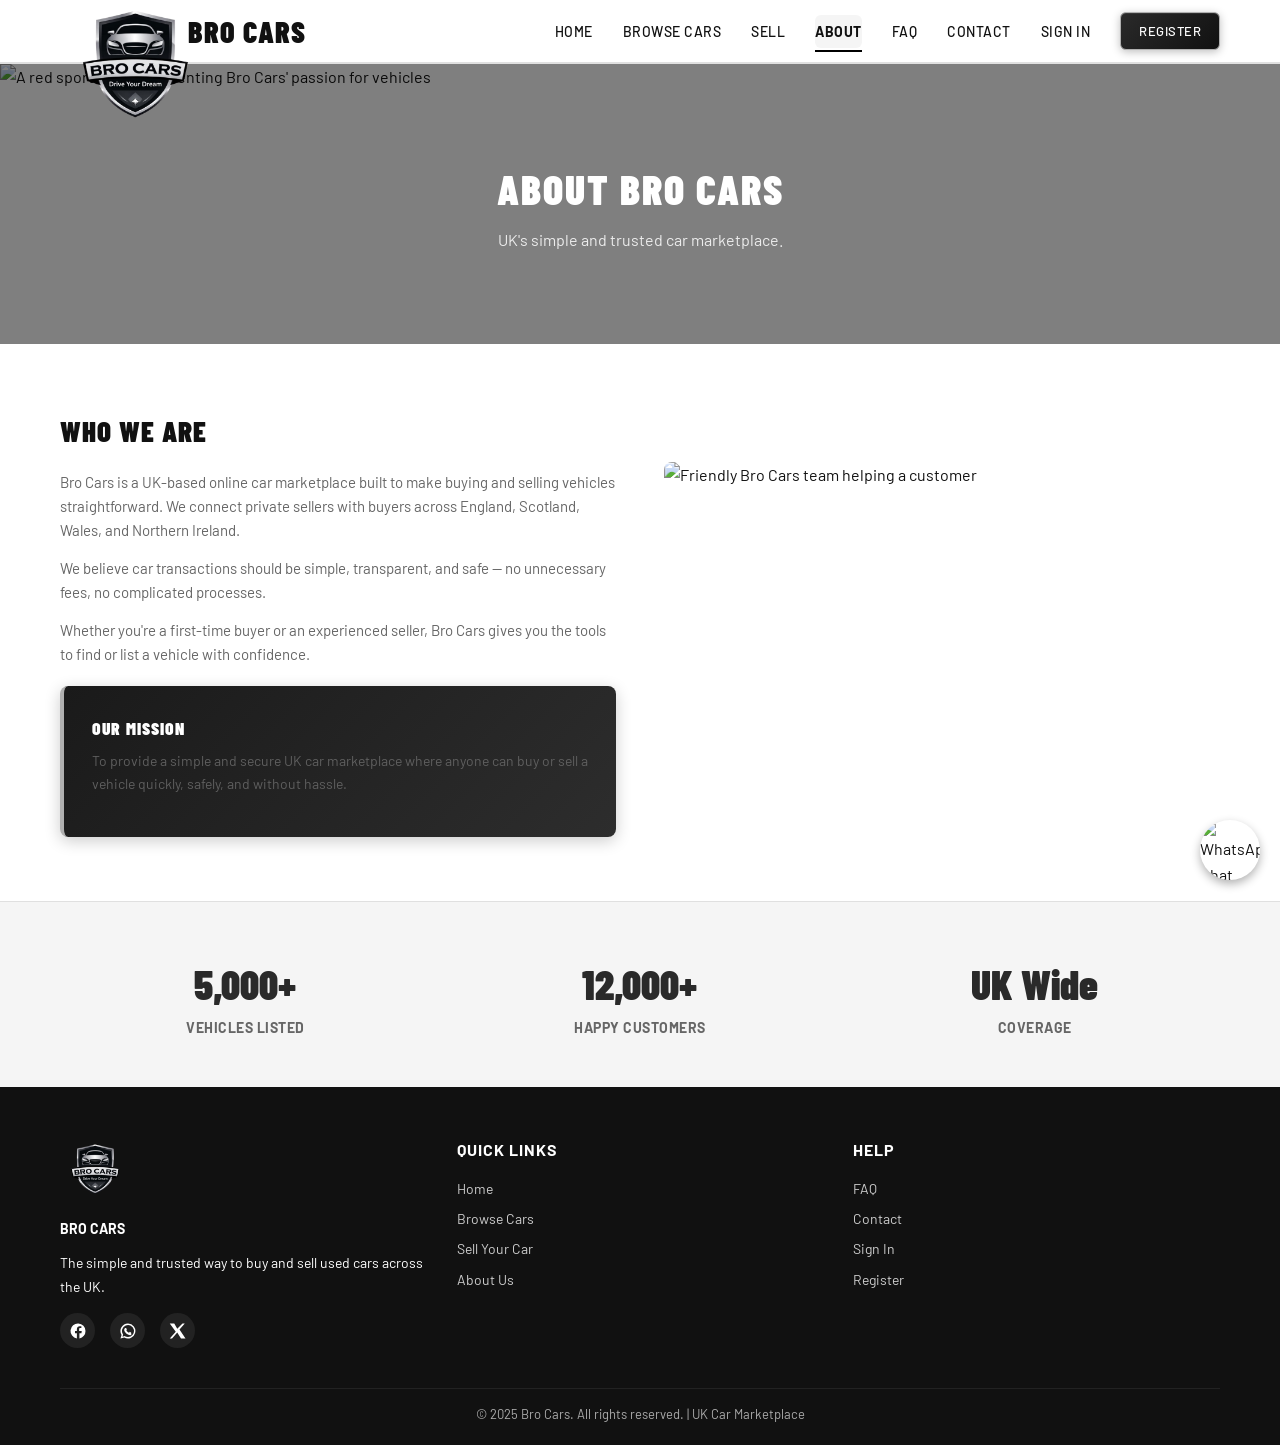
==== about.html @ 844549fd "Add files via upload" ====
<!DOCTYPE html>
<html lang="en">
<head>
  <meta charset="UTF-8" />
  <meta name="viewport" content="width=device-width, initial-scale=1.0" />

  <!-- Primary SEO -->
  <title>About Bro Cars | Trusted UK Car Sales Marketplace</title>
  <meta name="description" content="Learn about Bro Cars, a trusted UK car sales marketplace helping customers buy and sell used cars quickly and securely across the United Kingdom." />
  <meta name="keywords" content="UK car sales, buy cars UK, sell cars UK, used cars UK, car marketplace UK, Bro Cars UK" />
  <meta name="author" content="Bro Cars UK" />
  <meta name="robots" content="index, follow" />
  <link rel="canonical" href="https://www.brocars.co.uk/about.html" />

  <!-- Open Graph (Social Media SEO) -->
  <meta property="og:title" content="About Bro Cars | UK Online Car Marketplace" />
  <meta property="og:description" content="Bro Cars is a UK-based online platform connecting buyers and sellers across the United Kingdom." />
  <meta property="og:type" content="website" />
  <meta property="og:url" content="https://www.brocars.co.uk/about.html" />
  <meta property="og:image" content="https://www.brocars.co.uk/images/cover.jpg" />

  <!-- Twitter Card -->
  <meta name="twitter:card" content="summary_large_image" />
  <meta name="twitter:title" content="About Bro Cars UK" />
  <meta name="twitter:description" content="Trusted UK car marketplace to buy and sell used cars easily." />

  <!-- Favicon -->
  <link rel="icon" type="image/png" href="favicon.png">

  <!-- Styles -->
  <link rel="stylesheet" href="style.css" />
</head>
<body>

<!-- NAVBAR -->
<nav class="navbar" role="navigation" aria-label="Main navigation">
  <div class="nav-inner">
   <a href="index.html" class="nav-logo" aria-label="Bro Cars Home" >
  <img src="logo.png" alt="Bro Cars UK Car Sales Logo" style="height: 150px ; width: auto; margin-top: 32%;">
  <span class="logo-text" style="margin-left: -30px; font-size: 30px;">BRO <span class="highlight" style="font-size: 30px;">CARS</span></span>
</a>
    <button class="hamburger" id="hamburger" aria-label="Toggle menu" aria-expanded="false">
      <span></span><span></span><span></span>
    </button>
    <ul class="nav-links" id="navLinks" role="list">
      <li><a href="index.html">Home</a></li>
      <li><a href="ads.html">Browse Cars</a></li>
      <li><a href="sell.html">Sell</a></li>
      <li><a href="about.html"class="active">About</a></li>
      <li><a href="faq.html">FAQ</a></li>
      <li><a href="contact.html">Contact</a></li>
      <li><a href="signin.html">Sign In</a></li>
      <li><a href="register.html" class="btn btn-red">Register</a></li>
    </ul>
  </div>
</nav>

<!-- PAGE COVER -->
<div class="page-cover">
  <img src="https://images.unsplash.com/photo-1503376780353-7e6692767b70?w=1400&q=70&auto=format&fit=crop" alt="A red sports car representing Bro Cars' passion for vehicles" loading="eager" />
  <div class="page-cover-content">
    <h1>About Bro Cars</h1>
    <p>UK's simple and trusted car marketplace.</p>
  </div>
</div>

<!-- ABOUT CONTENT -->
<section class="section">
  <div class="container">
    <div class="about-content">
      <div class="about-text">
        <h2>Who We Are</h2>
        <p>Bro Cars is a UK-based online car marketplace built to make buying and selling vehicles straightforward. We connect private sellers with buyers across England, Scotland, Wales, and Northern Ireland.</p>
        <p>We believe car transactions should be simple, transparent, and safe — no unnecessary fees, no complicated processes.</p>
        <p>Whether you're a first-time buyer or an experienced seller, Bro Cars gives you the tools to find or list a vehicle with confidence.</p>

        <div class="mission-box">
          <h3>Our Mission</h3>
          <p>To provide a simple and secure UK car marketplace where anyone can buy or sell a vehicle quickly, safely, and without hassle.</p>
        </div>
      </div>
      <div class="about-img">
        <img src="https://images.unsplash.com/photo-1580273916550-e323be2ae537?w=800&q=75&auto=format&fit=crop" alt="Friendly Bro Cars team helping a customer" loading="lazy" />
      </div>
    </div>
  </div>
</section>

<!-- STATS STRIP -->
<div style="background:var(--gray-light);padding:48px 0;border-top:1px solid var(--gray)">
  <div class="container">
    <div style="display:grid;grid-template-columns:repeat(3,1fr);gap:24px;text-align:center">
      <div>
        <div style="font-family:'Barlow Condensed',sans-serif;font-size:2.6rem;font-weight:900;color:var(--red)">5,000+</div>
        <div style="font-size:14px;color:var(--gray-text);text-transform:uppercase;font-weight:700;letter-spacing:0.5px">Vehicles Listed</div>
      </div>
      <div>
        <div style="font-family:'Barlow Condensed',sans-serif;font-size:2.6rem;font-weight:900;color:var(--red)">12,000+</div>
        <div style="font-size:14px;color:var(--gray-text);text-transform:uppercase;font-weight:700;letter-spacing:0.5px">Happy Customers</div>
      </div>
      <div>
        <div style="font-family:'Barlow Condensed',sans-serif;font-size:2.6rem;font-weight:900;color:var(--red)">UK Wide</div>
        <div style="font-size:14px;color:var(--gray-text);text-transform:uppercase;font-weight:700;letter-spacing:0.5px">Coverage</div>
      </div>
    </div>
  </div>
</div>

<!-- FOOTER -->
<footer class="footer">
  <div class="container">
    <div class="footer-grid">

      <div class="footer-brand">
        <img src="logo.png" alt="Bro Cars UK Car Sales Logo">
        <p class="brand-name">BRO CARS</p>
        <p>The simple and trusted way to buy and sell used cars across the UK.</p>

        <!-- Social Icons -->
        <div class="social-icons">
          <a href="#" aria-label="Facebook">
            <!-- Facebook SVG -->
            <svg viewBox="0 0 24 24">
              <path d="M22 12a10 10 0 10-11.5 9.9v-7H8v-3h2.5V9.5c0-2.5 1.5-4 3.8-4 1.1 0 2.2.2 2.2.2v2.4h-1.3c-1.3 0-1.7.8-1.7 1.6V12H17l-.4 3h-2.7v7A10 10 0 0022 12z"/>
            </svg>
          </a>

          <a href="#" aria-label="WhatsApp">
            <!-- WhatsApp SVG -->
            <svg viewBox="0 0 24 24">
              <path d="M12 2a10 10 0 00-8.6 15.2L2 22l4.9-1.3A10 10 0 1012 2zm0 18a8 8 0 01-4.1-1.1l-.3-.2-2.9.8.8-2.8-.2-.3A8 8 0 1112 20zm4.2-6.1c-.2-.1-1.3-.6-1.5-.7s-.3-.1-.4.1-.6.7-.7.8-.2.2-.4.1a6.6 6.6 0 01-1.9-1.2 7.4 7.4 0 01-1.4-1.7c-.1-.2 0-.3.1-.4l.3-.3.1-.3c.1-.1 0-.2 0-.3l-.7-1.6c-.2-.4-.4-.3-.6-.3h-.5a1 1 0 00-.7.3 3 3 0 00-1 2.2 5.2 5.2 0 001.1 2.7 11.8 11.8 0 004.6 3.8 5.4 5.4 0 002.4.5 2 2 0 001.5-.9 1.6 1.6 0 00.1-1c-.1-.1-.2-.1-.4-.2z"/>
            </svg>
          </a>

          <a href="#" aria-label="X">
            <!-- X SVG -->
            <svg viewBox="0 0 24 24">
              <path d="M18 2h3l-7 8 8 12h-6l-5-8-7 8H1l8-9L1 2h6l4 7 7-7z"/>
            </svg>
          </a>
        </div>
      </div>

      <div class="footer-col">
        <h4>Quick Links</h4>
        <a href="index.html">Home</a>
        <a href="ads.html">Browse Cars</a>
        <a href="sell.html">Sell Your Car</a>
        <a href="about.html">About Us</a>
      </div>

      <div class="footer-col">
        <h4>Help</h4>
        <a href="faq.html">FAQ</a>
        <a href="contact.html">Contact</a>
        <a href="signin.html">Sign In</a>
        <a href="register.html">Register</a>
      </div>

    </div>

    <div class="footer-bottom">
      <p>&copy; 2025 Bro Cars. All rights reserved. | UK Car Marketplace</p>
    </div>
  </div>
</footer>
<a href="https://wa.me/+94769988123" 
   class="whatsapp-float" 
   target="_blank" 
   aria-label="Chat on WhatsApp">
   <img src="https://cdn-icons-png.flaticon.com/512/733/733585.png" 
        alt="WhatsApp Chat">
</a>

<script src="script.js"></script>
</body>
</html>
---- style.css ----
/* ============================================
   BRO CARS - Main Stylesheet
   ============================================ */

@import url('https://fonts.googleapis.com/css2?family=Barlow:wght@400;500;600;700;900&family=Barlow+Condensed:wght@700;900&display=swap');

:root {
  --red: #2a2a2a;           /* Primary accent → dark charcoal (logo black) */
  --red-dark: #111111;      /* Hover state → deep black */
  --black: #111111;
  --white: #ffffff;
  --gray-light: #f5f5f5;
  --gray: #e0e0e0;
  --gray-text: #666666;
  --shadow: 0 2px 12px rgba(0,0,0,0.10);
  --shadow-hover: 0 6px 28px rgba(0,0,0,0.20);
  --radius: 8px;
  --nav-height: 64px;

  /* Chrome/Silver accent used on buttons, prices, highlights */
  --silver: #b0b0b0;
  --silver-light: #d8d8d8;
  --chrome-grad: linear-gradient(135deg, #e8e8e8 0%, #a0a0a0 50%, #d0d0d0 100%);
}

*, *::before, *::after { box-sizing: border-box; margin: 0; padding: 0; }

html { scroll-behavior: smooth; }

body {
  font-family: 'Barlow', sans-serif;
  background: var(--white);
  color: var(--black);
  font-size: 16px;
  line-height: 1.6;
}

img { max-width: 100%; display: block; }
a { text-decoration: none; color: inherit; }
ul { list-style: none; }

/* ============================================
   UTILITY
   ============================================ */
.container {
  max-width: 1200px;
  margin: 0 auto;
  padding: 0 20px;
}

.btn {
  display: inline-block;
  padding: 12px 28px;
  border-radius: var(--radius);
  font-family: 'Barlow', sans-serif;
  font-weight: 700;
  font-size: 15px;
  cursor: pointer;
  border: none;
  transition: background 0.2s, transform 0.1s;
  letter-spacing: 0.3px;
}

.btn-red {
  background: var(--black);
  color: var(--white);
  border: 1.5px solid var(--silver);
  background-image: linear-gradient(135deg, #2a2a2a 0%, #111111 100%);
  box-shadow: 0 2px 8px rgba(0,0,0,0.25), inset 0 1px 0 rgba(255,255,255,0.08);
}

.btn-red:hover {
  background: #1a1a1a;
  background-image: linear-gradient(135deg, #3a3a3a 0%, #1a1a1a 100%);
  border-color: #cccccc;
  transform: translateY(-1px);
  box-shadow: 0 4px 16px rgba(0,0,0,0.35), inset 0 1px 0 rgba(255,255,255,0.12);
}

.btn-outline {
  background: transparent;
  color: var(--white);
  border: 2px solid rgba(255,255,255,0.75);
}

.btn-outline:hover {
  background: var(--white);
  color: var(--black);
  border-color: var(--white);
}

.section { padding: 64px 0; }
.section-title {
  font-family: 'Barlow Condensed', sans-serif;
  font-size: 2rem;
  font-weight: 900;
  text-transform: uppercase;
  letter-spacing: 1px;
  margin-bottom: 8px;
}
.section-sub {
  color: var(--gray-text);
  margin-bottom: 40px;
  font-size: 15px;
}

/* ============================================
   NAVBAR
   ============================================ */
.navbar {
  position: sticky;
  top: 0;
  z-index: 1000;
  background: var(--white);
  border-bottom: 2px solid var(--gray);
  height: var(--nav-height);
  display: flex;
  align-items: center;
}

.nav-inner {
  display: flex;
  align-items: center;
  justify-content: space-between;
  width: 100%;
  max-width: 1200px;
  margin: 0 auto;
  padding: 0 20px;
}

.nav-logo img {
  height: 90px;
  width: auto;
}

.nav-logo span {
  font-family: 'Barlow Condensed', sans-serif;
  font-size: 1.6rem;
  font-weight: 900;
  color: var(--black);
  letter-spacing: 1px;
}

.nav-links {
  display: flex;
  align-items: center;
  gap: 30px;
}

.nav-links a {
  font-weight: 600;
  font-size: 14px;
  padding: 6px 14px;
  border-radius: 6px;
  color: var(--black);
  transition: color 0.2s;
  text-transform: uppercase;
  letter-spacing: 0.5px;
}

.nav-links a:hover, .nav-links a.active {
  color: var(--black);
  background: var(--gray-light);
  border-radius: 6px;
}

.nav-links .btn-red {
  color: var(--white);
  padding: 8px 18px;
  font-size: 13px;
}



.hamburger {
  display: none;
  flex-direction: column;
  gap: 5px;
  cursor: pointer;
  background: none;
  border: none;
  padding: 4px;
}

.hamburger span {
  display: block;
  width: 24px;
  height: 2px;
  background: var(--black);
  border-radius: 2px;
  transition: all 0.3s;
}

/* ============================================
   HERO SLIDESHOW
   ============================================ */
.hero {
  position: relative;
  height: 560px;
  overflow: hidden;
}

.slide {
  position: absolute;
  inset: 0;
  opacity: 0;
  transition: opacity 0.8s ease;
}

.slide.active { opacity: 1; }

.slide img {
  width: 100%;
  height: 100%;
  object-fit: cover;
}

.slide::after {
  content: '';
  position: absolute;
  inset: 0;
  background: linear-gradient(to right, rgba(0,0,0,0.65) 40%, rgba(0,0,0,0.2));
}

.hero-content {
  position: absolute;
  inset: 0;
  z-index: 10;
  display: flex;
  flex-direction: column;
  justify-content: center;
  padding: 0 60px;
  max-width: 650px;
}

.hero-content h1 {
  font-family: 'Barlow Condensed', sans-serif;
  font-size: 3.4rem;
  font-weight: 900;
  color: var(--white);
  text-transform: uppercase;
  line-height: 1.05;
  letter-spacing: 1px;
  margin-bottom: 14px;
}

.hero-content h1 span { color: var(--silver-light); }

.hero-content p {
  color: rgba(255,255,255,0.85);
  font-size: 1.05rem;
  margin-bottom: 28px;
}

.hero-buttons { display: flex; gap: 14px; flex-wrap: wrap; }

.slide-dots {
  position: absolute;
  bottom: 20px;
  left: 50%;
  transform: translateX(-50%);
  z-index: 10;
  display: flex;
  gap: 8px;
}

.dot {
  width: 8px;
  height: 8px;
  border-radius: 50%;
  background: rgba(255,255,255,0.5);
  cursor: pointer;
  transition: background 0.3s;
}

.dot.active { background: var(--red); }

/* ============================================
   COVER IMAGE (non-home pages)
   ============================================ */
.page-cover {
  height: 280px;
  position: relative;
  overflow: hidden;
}

.page-cover img {
  width: 100%;
  height: 100%;
  object-fit: cover;
}

.page-cover::after {
  content: '';
  position: absolute;
  inset: 0;
  background: rgba(0,0,0,0.5);
}

.page-cover-content {
  position: absolute;
  inset: 0;
  z-index: 5;
  display: flex;
  flex-direction: column;
  align-items: center;
  justify-content: center;
  color: var(--white);
  text-align: center;
}

.page-cover-content h1 {
  font-family: 'Barlow Condensed', sans-serif;
  font-size: 2.6rem;
  font-weight: 900;
  text-transform: uppercase;
  letter-spacing: 2px;
  margin-bottom: 6px;
}

.page-cover-content p {
  font-size: 1rem;
  opacity: 0.85;
}

/* ============================================
   SEARCH SECTION
   ============================================ */
.search-section {
  background: var(--gray-light);
  padding: 40px 0;
  border-bottom: 1px solid var(--gray);
}

.search-grid {
  display: grid;
  grid-template-columns: repeat(5, 1fr);
  gap: 12px;
  align-items: end;
}

.search-field label {
  display: block;
  font-size: 12px;
  font-weight: 700;
  text-transform: uppercase;
  letter-spacing: 0.5px;
  margin-bottom: 6px;
  color: var(--black);
}

.search-field select,
.search-field input {
  width: 100%;
  padding: 12px 14px;
  border: 1.5px solid var(--gray);
  border-radius: var(--radius);
  font-family: 'Barlow', sans-serif;
  font-size: 14px;
  background: var(--white);
  color: var(--black);
  appearance: none;
  outline: none;
  transition: border-color 0.2s;
}

.search-field select:focus,
.search-field input:focus {
  border-color: var(--black);
  box-shadow: 0 0 0 2px rgba(0,0,0,0.08);
}

.search-field .btn {
  width: 100%;
  justify-content: center;
  display: flex;
  align-items: center;
  gap: 6px;
}

/* ============================================
   CAR GRID
   ============================================ */
.cars-grid {
  display: grid;
  grid-template-columns: repeat(3, 1fr);
  gap: 24px;
}

.car-card {
  background: var(--white);
  border-radius: var(--radius);
  box-shadow: var(--shadow);
  overflow: hidden;
  transition: box-shadow 0.2s, transform 0.2s;
}

.car-card:hover {
  box-shadow: var(--shadow-hover);
  transform: translateY(-3px);
}

.car-card-img {
  height: 200px;
  overflow: hidden;
}

.car-card-img img {
  width: 100%;
  height: 100%;
  object-fit: cover;
  transition: transform 0.4s;
}

.car-card:hover .car-card-img img {
  transform: scale(1.04);
}

.car-card-body {
  padding: 16px;
}

.car-card-body h3 {
  font-family: 'Barlow Condensed', sans-serif;
  font-size: 1.2rem;
  font-weight: 700;
  margin-bottom: 4px;
  text-transform: uppercase;
}

.car-meta {
  display: flex;
  flex-wrap: wrap;
  gap: 6px;
  margin: 10px 0;
}

.car-meta span {
  background: var(--gray-light);
  border-radius: 4px;
  font-size: 12px;
  font-weight: 600;
  padding: 3px 9px;
  color: var(--gray-text);
  text-transform: uppercase;
  letter-spacing: 0.3px;
}

.car-card-footer {
  display: flex;
  align-items: center;
  justify-content: space-between;
  border-top: 1px solid var(--gray);
  padding-top: 12px;
  margin-top: 12px;
}

.car-price {
  font-family: 'Barlow Condensed', sans-serif;
  font-size: 1.4rem;
  font-weight: 900;
  color: var(--black);
  letter-spacing: 0.5px;
}

/* ============================================
   INTRO SECTION
   ============================================ */
.intro-section {
  background: linear-gradient(135deg, #1a1a1a 0%, #2d2d2d 50%, #111111 100%);
  color: var(--white);
  padding: 56px 0;
  text-align: center;
  border-top: 2px solid #3a3a3a;
  border-bottom: 2px solid #3a3a3a;
}

.intro-section h2 {
  font-family: 'Barlow Condensed', sans-serif;
  font-size: 2rem;
  font-weight: 900;
  text-transform: uppercase;
  letter-spacing: 1px;
  margin-bottom: 14px;
}

.intro-section p {
  max-width: 600px;
  margin: 0 auto;
  color: rgba(255,255,255,0.75);
  font-size: 15px;
}

/* ============================================
   FILTER BAR (ads page)
   ============================================ */
.filter-bar {
  display: flex;
  gap: 12px;
  flex-wrap: wrap;
  margin-bottom: 32px;
  padding: 20px;
  background: var(--gray-light);
  border-radius: var(--radius);
}

.filter-bar select {
  padding: 10px 14px;
  border: 1.5px solid var(--gray);
  border-radius: var(--radius);
  font-family: 'Barlow', sans-serif;
  font-size: 14px;
  background: var(--white);
  outline: none;
  cursor: pointer;
}

/* ============================================
   FORM STYLES
   ============================================ */
.form-card {
  background: var(--white);
  border-radius: var(--radius);
  box-shadow: var(--shadow);
  padding: 40px;
  max-width: 680px;
  margin: 0 auto;
}

.form-grid {
  display: grid;
  grid-template-columns: 1fr 1fr;
  gap: 20px;
}

.form-group {
  display: flex;
  flex-direction: column;
  gap: 6px;
}

.form-group.full { grid-column: 1 / -1; }

.form-group label {
  font-size: 13px;
  font-weight: 700;
  text-transform: uppercase;
  letter-spacing: 0.4px;
  color: var(--black);
}

.form-group input,
.form-group select,
.form-group textarea {
  padding: 12px 14px;
  border: 1.5px solid var(--gray);
  border-radius: var(--radius);
  font-family: 'Barlow', sans-serif;
  font-size: 14px;
  background: var(--white);
  color: var(--black);
  outline: none;
  transition: border-color 0.2s;
}

.form-group input:focus,
.form-group select:focus,
.form-group textarea:focus {
  border-color: var(--black);
  box-shadow: 0 0 0 2px rgba(0,0,0,0.08);
}

.form-group textarea { resize: vertical; min-height: 100px; }

.form-submit {
  margin-top: 24px;
  text-align: center;
}

.form-submit .btn { min-width: 200px; font-size: 16px; padding: 14px 32px; }

/* ============================================
   AUTH PAGES
   ============================================ */
.auth-wrapper {
  min-height: calc(100vh - var(--nav-height) - 60px);
  display: flex;
  align-items: center;
  justify-content: center;
  padding: 48px 20px;
  background: var(--gray-light);
}

.auth-card {
  background: var(--white);
  border-radius: var(--radius);
  box-shadow: var(--shadow);
  padding: 48px 40px;
  width: 100%;
  max-width: 420px;
}

.auth-card h1 {
  font-family: 'Barlow Condensed', sans-serif;
  font-size: 1.8rem;
  font-weight: 900;
  text-transform: uppercase;
  letter-spacing: 1px;
  margin-bottom: 4px;
}

.auth-card .auth-sub {
  color: var(--gray-text);
  font-size: 14px;
  margin-bottom: 28px;
}

.auth-card .form-group { margin-bottom: 16px; }

.auth-card .btn { width: 100%; text-align: center; margin-top: 8px; }

.auth-link {
  text-align: center;
  margin-top: 20px;
  font-size: 14px;
  color: var(--gray-text);
}

.auth-link a { color: var(--black); font-weight: 700; text-decoration: underline; }

/* ============================================
   FAQ
   ============================================ */
.faq-list { max-width: 720px; margin: 0 auto; }

.faq-item {
  border: 1.5px solid var(--gray);
  border-radius: var(--radius);
  margin-bottom: 12px;
  overflow: hidden;
}

.faq-question {
  width: 100%;
  background: var(--white);
  border: none;
  padding: 18px 20px;
  text-align: left;
  font-family: 'Barlow', sans-serif;
  font-size: 15px;
  font-weight: 700;
  color: var(--black);
  cursor: pointer;
  display: flex;
  justify-content: space-between;
  align-items: center;
  transition: background 0.2s;
}

.faq-question:hover { background: var(--gray-light); }
.faq-question.open { color: var(--black); font-weight: 900; }

.faq-question .icon {
  font-size: 20px;
  font-weight: 400;
  transition: transform 0.3s;
  flex-shrink: 0;
}

.faq-question.open .icon { transform: rotate(45deg); }

.faq-answer {
  max-height: 0;
  overflow: hidden;
  transition: max-height 0.35s ease;
}

.faq-answer-inner {
  padding: 0 20px 18px;
  color: var(--gray-text);
  font-size: 14px;
  line-height: 1.7;
}

/* ============================================
   ABOUT
   ============================================ */
.about-content {
  display: grid;
  grid-template-columns: 1fr 1fr;
  gap: 48px;
  align-items: center;
}

.about-text h2 {
  font-family: 'Barlow Condensed', sans-serif;
  font-size: 1.8rem;
  font-weight: 900;
  text-transform: uppercase;
  letter-spacing: 1px;
  margin-bottom: 16px;
}

.about-text p { color: var(--gray-text); margin-bottom: 14px; font-size: 15px; }

.about-img img {
  border-radius: var(--radius);
  height: 320px;
  width: 100%;
  object-fit: cover;
}

.mission-box {
  background: linear-gradient(135deg, #1a1a1a 0%, #2d2d2d 100%);
  color: var(--white);
  border-radius: var(--radius);
  padding: 28px;
  margin-top: 20px;
  border-left: 4px solid var(--silver);
  box-shadow: 0 4px 16px rgba(0,0,0,0.2);
}

.mission-box h3 {
  font-family: 'Barlow Condensed', sans-serif;
  font-size: 1.1rem;
  font-weight: 900;
  text-transform: uppercase;
  letter-spacing: 1px;
  margin-bottom: 8px;
}

.mission-box p { font-size: 14px; opacity: 0.9; }

/* ============================================
   CONTACT
   ============================================ */
.contact-layout {
  display: grid;
  grid-template-columns: 1fr 1.6fr;
  gap: 48px;
  align-items: start;
}

.contact-info h2 {
  font-family: 'Barlow Condensed', sans-serif;
  font-size: 1.8rem;
  font-weight: 900;
  text-transform: uppercase;
  margin-bottom: 20px;
}

.contact-detail {
  display: flex;
  gap: 12px;
  margin-bottom: 18px;
  align-items: flex-start;
}

.contact-icon {
  width: 40px;
  height: 40px;
  background: linear-gradient(135deg, #2a2a2a, #111);
  border: 1px solid var(--silver);
  border-radius: 6px;
  display: flex;
  align-items: center;
  justify-content: center;
  color: var(--white);
  font-size: 18px;
  flex-shrink: 0;
  box-shadow: 0 2px 6px rgba(0,0,0,0.2);
}

.contact-detail-text strong {
  display: block;
  font-size: 13px;
  text-transform: uppercase;
  letter-spacing: 0.4px;
  margin-bottom: 2px;
}

.contact-detail-text span { font-size: 14px; color: var(--gray-text); }

/* ============================================
   FOOTER
   ============================================ */
footer {
  background: var(--black);
  color: rgba(255,255,255,0.7);
  padding: 48px 0 24px;
}

.footer-grid {
  display: grid;
  grid-template-columns: 2fr 1fr 1fr;
  gap: 40px;
  margin-bottom: 36px;
}

.footer-brand .logo-text {
  font-family: 'Barlow Condensed', sans-serif;
  font-size: 1.8rem;
  font-weight: 900;
  color: var(--white);
  letter-spacing: 1px;
  margin-bottom: 10px;
}

.footer-brand .logo-text span { color: var(--silver-light); }

.footer-brand p { font-size: 14px; line-height: 1.7; }

.footer-col h4 {
  color: var(--white);
  font-size: 13px;
  font-weight: 700;
  text-transform: uppercase;
  letter-spacing: 1px;
  margin-bottom: 14px;
}

.footer-col a {
  display: block;
  font-size: 14px;
  margin-bottom: 8px;
  color: rgba(255,255,255,0.6);
  transition: color 0.2s;
}

.footer-col a:hover { color: var(--silver-light); }

.footer-bottom {
  border-top: 1px solid rgba(255,255,255,0.1);
  padding-top: 20px;
  text-align: center;
  font-size: 13px;
  color: rgba(255,255,255,0.4);
}

/* ============================================
   RESPONSIVE
   ============================================ */
@media (max-width: 1024px) {
  .cars-grid { grid-template-columns: repeat(2, 1fr); }
  .search-grid { grid-template-columns: repeat(3, 1fr); }
  .about-content { grid-template-columns: 1fr; }
  .contact-layout { grid-template-columns: 1fr; }
}

@media (max-width: 768px) {
  .nav-links {
    display: none;
    flex-direction: column;
    position: absolute;
    top: var(--nav-height);
    left: 0; right: 0;
    background: var(--white);
    border-bottom: 2px solid var(--gray);
    padding: 16px 20px 20px;
    gap: 4px;
    box-shadow: 0 8px 20px rgba(0,0,0,0.08);
  }

  .nav-links.open { display: flex; }
  .nav-links a { padding: 10px 14px; font-size: 15px; }
  .hamburger { display: flex; }

  .hero { height: 440px; }
  .hero-content { padding: 0 24px; max-width: 100%; }
  .hero-content h1 { font-size: 2.2rem; }

  .search-grid { grid-template-columns: 1fr 1fr; }

  .cars-grid { grid-template-columns: 1fr; }

  .form-grid { grid-template-columns: 1fr; }
  .form-card { padding: 24px 20px; }

  .auth-card { padding: 32px 24px; }

  .footer-grid { grid-template-columns: 1fr; gap: 24px; }

  .page-cover { height: 200px; }
  .page-cover-content h1 { font-size: 1.8rem; }
}

@media (max-width: 480px) {
  .search-grid { grid-template-columns: 1fr; }
  .hero-content h1 { font-size: 1.8rem; }
  .hero-buttons { flex-direction: column; }
}

.footer {
    background: #111111;
    color: #ffffff;
    padding: 30px 20px;
    /* margin-top: 50px; */
}

.footer-container {
    max-width: 1200px;
    margin: auto;
    display: flex;
    justify-content: space-between;
    align-items: center;
    flex-wrap: wrap;
}

.footer-brand img {
    width: 70px;
    max-width: 100%;
    height: auto;
}

.footer-links a {
    color: #ffffff;
    text-decoration: none;
    margin-left: 15px;
    font-size: 14px;
}

.footer-links a:hover {
    color: #D90429;
}

/* Mobile */
@media(max-width:768px){
    .footer-container{
        flex-direction: column;
        text-align: center;
    }
    .footer-links{
        margin-top:15px;
    }
    .footer-links a{
        display:block;
        margin:5px 0;
    }
}



.footer {
    background: #111111;
    color: #ffffff;
    padding: 50px 20px 20px;
}

.footer-grid {
    display: grid;
    grid-template-columns: repeat(auto-fit, minmax(220px, 1fr));
    gap: 30px;
}

.footer-brand img {
    width: 70px;
    margin-bottom: 10px;
}

.brand-name {
    font-weight: 700;
    font-size: 18px;
    margin-bottom: 10px;
}

.footer-col h4 {
    margin-bottom: 15px;
    font-size: 16px;
}

.footer-col a {
    display: block;
    color: #cccccc;
    text-decoration: none;
    margin-bottom: 8px;
    font-size: 14px;
}

.footer-col a:hover {
    color: #D90429;
}

/* Social Icons */
.social-icons {
    margin-top: 15px;
    display: flex;
    gap: 15px;
}

.social-icons a {
    width: 35px;
    height: 35px;
    background: #222;
    display: flex;
    align-items: center;
    justify-content: center;
    border-radius: 50%;
    transition: 0.3s;
}

.social-icons a:hover {
    background: #D90429;
}

.social-icons svg {
    fill: #ffffff;
    width: 18px;
    height: 18px;
}

/* Bottom */
.footer-bottom {
    text-align: center;
    margin-top: 40px;
    border-top: 1px solid #222;
    padding-top: 15px;
    font-size: 13px;
    color: #aaaaaa;
}


.nav-links a {
    text-decoration: none;
    color: #111;
    padding: 8px 0;
    position: relative;
    font-weight: 500;
}



/* Active link */
.nav-links a.active {

    font-weight: 700;
}

/* Underline effect */
.nav-links a.active::after {
    content: "";
    position: absolute;
    left: 0;
    bottom: -4px;
    width: 100%;
    height: 2px;
    background: black;
}






/* Logo container */
.nav-logo {
    display: flex;
    align-items: center;
    gap: 8px;
    text-decoration: none;
}

/* Logo image size */
.nav-logo img {
    width: 45px;
    height: auto;
}

/* Logo text */
.logo-text {
    font-size: 18px;
    font-weight: 700;
    color: #111;
    letter-spacing: 1px;
}

.auth-card img {
    width: 70px;     
    height: auto;
    display: block;
    margin: 0 auto 10px auto;  
}


.whatsapp-float {
  position: fixed;
  bottom: 20px;
  right: 20px;
  z-index: 1000;
}

.whatsapp-float img {
  width: 60px;
  height: 60px;
  border-radius: 50%;
  box-shadow: 0 4px 10px rgba(0,0,0,0.3);
  transition: transform 0.3s ease;
}

.whatsapp-float img:hover {
  transform: scale(1.1);
}
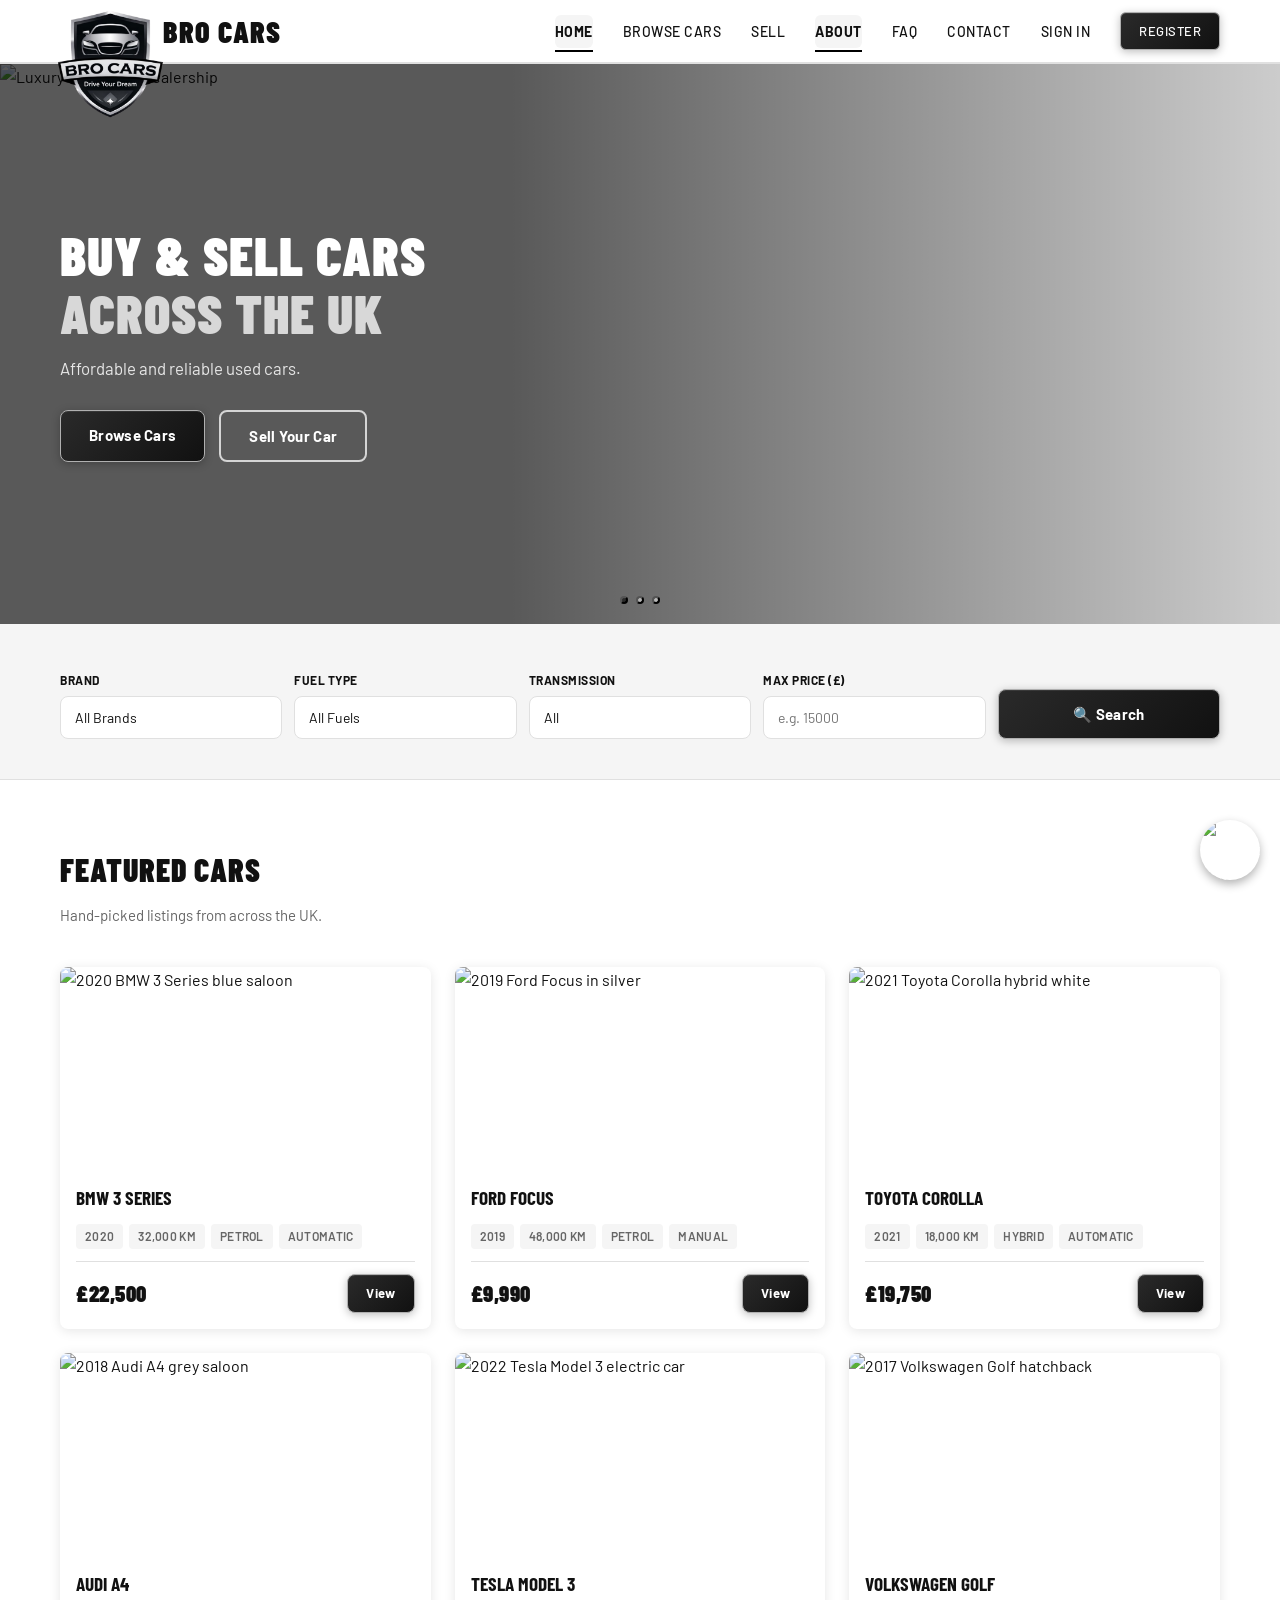
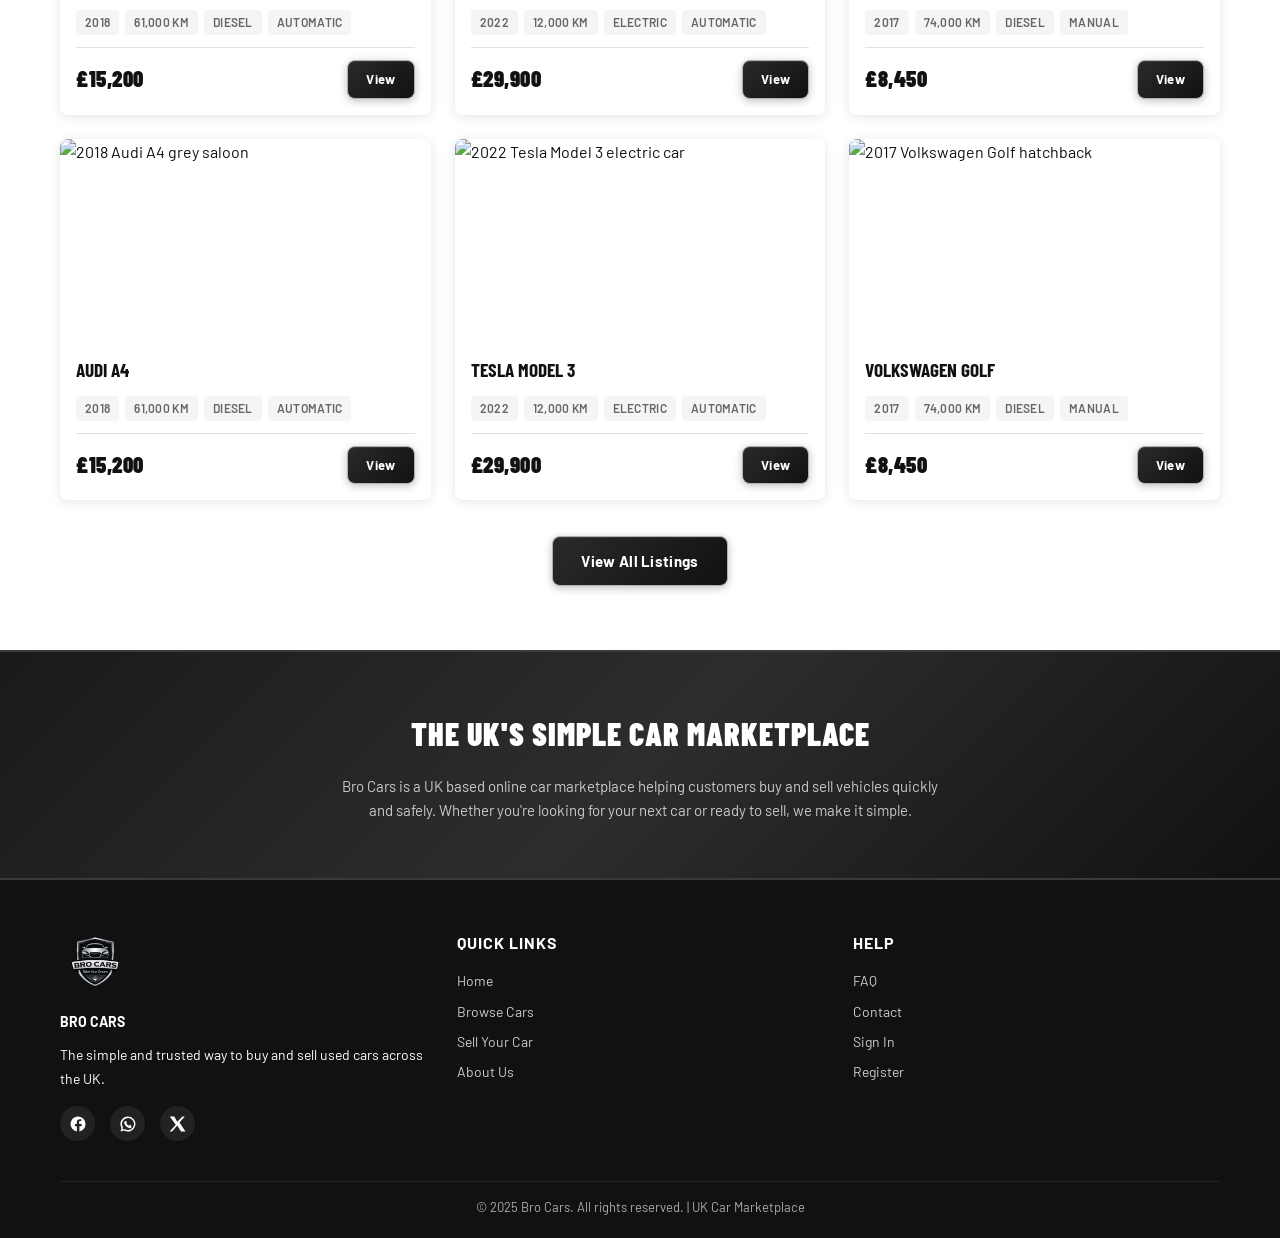
==== commit 0feb0dfb: "Update about.html" ====
--- a/about.html
+++ b/about.html
@@ -25,7 +25,7 @@
   <meta name="twitter:description" content="Trusted UK car marketplace to buy and sell used cars easily." />
 
   <!-- Favicon -->
-  <link rel="icon" type="image/png" href="favicon.png">
+<link rel="icon" type="image/png" href="favicon.png">
 
   <!-- Styles -->
   <link rel="stylesheet" href="style.css" />
@@ -35,18 +35,18 @@
 <!-- NAVBAR -->
 <nav class="navbar" role="navigation" aria-label="Main navigation">
   <div class="nav-inner">
-   <a href="index.html" class="nav-logo" aria-label="Bro Cars Home" >
-  <img src="logo.png" alt="Bro Cars UK Car Sales Logo" style="height: 150px ; width: auto; margin-top: 32%;">
+   <a href="index.html" class="nav-logo" aria-label="Bro Cars Home">
+  <img src="logo.png" alt="Bro Cars UK Car Sales Logo" style="height: 150px; width: auto; margin-top: 32%; margin-left: -10%;">
   <span class="logo-text" style="margin-left: -30px; font-size: 30px;">BRO <span class="highlight" style="font-size: 30px;">CARS</span></span>
 </a>
     <button class="hamburger" id="hamburger" aria-label="Toggle menu" aria-expanded="false">
       <span></span><span></span><span></span>
     </button>
     <ul class="nav-links" id="navLinks" role="list">
-      <li><a href="index.html">Home</a></li>
+      <li><a href="index.html"class="active">Home</a></li>
       <li><a href="ads.html">Browse Cars</a></li>
       <li><a href="sell.html">Sell</a></li>
-      <li><a href="about.html"class="active">About</a></li>
+      <li><a href="about.html">About</a></li>
       <li><a href="faq.html">FAQ</a></li>
       <li><a href="contact.html">Contact</a></li>
       <li><a href="signin.html">Sign In</a></li>
@@ -55,59 +55,298 @@
   </div>
 </nav>
 
-<!-- PAGE COVER -->
-<div class="page-cover">
-  <img src="https://images.unsplash.com/photo-1503376780353-7e6692767b70?w=1400&q=70&auto=format&fit=crop" alt="A red sports car representing Bro Cars' passion for vehicles" loading="eager" />
-  <div class="page-cover-content">
-    <h1>About Bro Cars</h1>
-    <p>UK's simple and trusted car marketplace.</p>
-  </div>
-</div>
-
-<!-- ABOUT CONTENT -->
-<section class="section">
+<!-- HERO SLIDESHOW -->
+<section class="hero" aria-label="Hero slideshow">
+  <div class="slide active">
+    <img src="https://images.unsplash.com/photo-1492144534655-ae79c964c9d7?w=1400&q=75&auto=format&fit=crop" alt="Luxury car at a UK dealership" loading="eager" />
+  </div>
+  <div class="slide">
+    <img src="https://w0.peakpx.com/wallpaper/698/296/HD-wallpaper-car-night-city.jpg" alt="Row of used cars for sale in the UK" loading="lazy" />
+  </div>
+  <div class="slide">
+    <img src="https://images.unsplash.com/photo-1503376780353-7e6692767b70?w=1400&q=75&auto=format&fit=crop" alt="Sports car on a UK road" loading="lazy" />
+  </div>
+
+  <div class="hero-content">
+    <h1>Buy &amp; Sell Cars<br /><span>Across the UK</span></h1>
+    <p>Affordable and reliable used cars.</p>
+    <div class="hero-buttons">
+      <a href="ads.html" class="btn btn-red">Browse Cars</a>
+      <a href="sell.html" class="btn btn-outline">Sell Your Car</a>
+    </div>
+  </div>
+
+  <div class="slide-dots" aria-label="Slideshow navigation">
+    <button class="dot active" aria-label="Slide 1"></button>
+    <button class="dot" aria-label="Slide 2"></button>
+    <button class="dot" aria-label="Slide 3"></button>
+  </div>
+</section>
+
+<!-- SEARCH SECTION -->
+<section class="search-section" aria-label="Search cars">
   <div class="container">
-    <div class="about-content">
-      <div class="about-text">
-        <h2>Who We Are</h2>
-        <p>Bro Cars is a UK-based online car marketplace built to make buying and selling vehicles straightforward. We connect private sellers with buyers across England, Scotland, Wales, and Northern Ireland.</p>
-        <p>We believe car transactions should be simple, transparent, and safe — no unnecessary fees, no complicated processes.</p>
-        <p>Whether you're a first-time buyer or an experienced seller, Bro Cars gives you the tools to find or list a vehicle with confidence.</p>
-
-        <div class="mission-box">
-          <h3>Our Mission</h3>
-          <p>To provide a simple and secure UK car marketplace where anyone can buy or sell a vehicle quickly, safely, and without hassle.</p>
-        </div>
-      </div>
-      <div class="about-img">
-        <img src="https://images.unsplash.com/photo-1580273916550-e323be2ae537?w=800&q=75&auto=format&fit=crop" alt="Friendly Bro Cars team helping a customer" loading="lazy" />
+    <div class="search-grid">
+      <div class="search-field">
+        <label for="sBrand">Brand</label>
+        <select id="sBrand">
+          <option value="">All Brands</option>
+          <option>BMW</option>
+          <option>Audi</option>
+          <option>Mercedes</option>
+          <option>Ford</option>
+          <option>Toyota</option>
+          <option>Honda</option>
+          <option>Volkswagen</option>
+          <option>Nissan</option>
+        </select>
+      </div>
+      <div class="search-field">
+        <label for="sFuel">Fuel Type</label>
+        <select id="sFuel">
+          <option value="">All Fuels</option>
+          <option>Petrol</option>
+          <option>Diesel</option>
+          <option>Hybrid</option>
+          <option>Electric</option>
+        </select>
+      </div>
+      <div class="search-field">
+        <label for="sTrans">Transmission</label>
+        <select id="sTrans">
+          <option value="">All</option>
+          <option>Manual</option>
+          <option>Automatic</option>
+        </select>
+      </div>
+      <div class="search-field">
+        <label for="sPrice">Max Price (£)</label>
+        <input id="sPrice" type="number" placeholder="e.g. 15000" min="0" />
+      </div>
+      <div class="search-field">
+        <label>&nbsp;</label>
+        <a href="ads.html" class="btn btn-red" style="display:flex;align-items:center;justify-content:center;gap:6px">
+          🔍 Search
+        </a>
       </div>
     </div>
   </div>
 </section>
 
-<!-- STATS STRIP -->
-<div style="background:var(--gray-light);padding:48px 0;border-top:1px solid var(--gray)">
+<!-- FEATURED CARS -->
+<section class="section" aria-labelledby="featured-title">
   <div class="container">
-    <div style="display:grid;grid-template-columns:repeat(3,1fr);gap:24px;text-align:center">
-      <div>
-        <div style="font-family:'Barlow Condensed',sans-serif;font-size:2.6rem;font-weight:900;color:var(--red)">5,000+</div>
-        <div style="font-size:14px;color:var(--gray-text);text-transform:uppercase;font-weight:700;letter-spacing:0.5px">Vehicles Listed</div>
-      </div>
-      <div>
-        <div style="font-family:'Barlow Condensed',sans-serif;font-size:2.6rem;font-weight:900;color:var(--red)">12,000+</div>
-        <div style="font-size:14px;color:var(--gray-text);text-transform:uppercase;font-weight:700;letter-spacing:0.5px">Happy Customers</div>
-      </div>
-      <div>
-        <div style="font-family:'Barlow Condensed',sans-serif;font-size:2.6rem;font-weight:900;color:var(--red)">UK Wide</div>
-        <div style="font-size:14px;color:var(--gray-text);text-transform:uppercase;font-weight:700;letter-spacing:0.5px">Coverage</div>
-      </div>
-    </div>
-  </div>
-</div>
+    <h2 class="section-title" id="featured-title">Featured Cars</h2>
+    <p class="section-sub">Hand-picked listings from across the UK.</p>
+
+    <div class="cars-grid">
+
+      <!-- Card 1 -->
+      <article class="car-card">
+        <div class="car-card-img">
+          <img src="https://images.unsplash.com/photo-1555215695-3004980ad54e?w=600&q=70&auto=format&fit=crop" alt="2020 BMW 3 Series blue saloon" loading="lazy" />
+        </div>
+        <div class="car-card-body">
+          <h3>BMW 3 Series</h3>
+          <div class="car-meta">
+            <span>2020</span>
+            <span>32,000 km</span>
+            <span>Petrol</span>
+            <span>Automatic</span>
+          </div>
+          <div class="car-card-footer">
+            <span class="car-price">£22,500</span>
+            <a href="ads.html" class="btn btn-red" style="padding:8px 18px;font-size:13px">View</a>
+          </div>
+        </div>
+      </article>
+
+      <!-- Card 2 -->
+      <article class="car-card">
+        <div class="car-card-img">
+          <img src="https://images.unsplash.com/photo-1606664515524-ed2f786a0bd6?w=600&q=70&auto=format&fit=crop" alt="2019 Ford Focus in silver" loading="lazy" />
+        </div>
+        <div class="car-card-body">
+          <h3>Ford Focus</h3>
+          <div class="car-meta">
+            <span>2019</span>
+            <span>48,000 km</span>
+            <span>Petrol</span>
+            <span>Manual</span>
+          </div>
+          <div class="car-card-footer">
+            <span class="car-price">£9,990</span>
+            <a href="ads.html" class="btn btn-red" style="padding:8px 18px;font-size:13px">View</a>
+          </div>
+        </div>
+      </article>
+
+      <!-- Card 3 -->
+      <article class="car-card">
+        <div class="car-card-img">
+          <img src="https://images.unsplash.com/photo-1617788138017-80ad40651399?w=600&q=70&auto=format&fit=crop" alt="2021 Toyota Corolla hybrid white" loading="lazy" />
+        </div>
+        <div class="car-card-body">
+          <h3>Toyota Corolla</h3>
+          <div class="car-meta">
+            <span>2021</span>
+            <span>18,000 km</span>
+            <span>Hybrid</span>
+            <span>Automatic</span>
+          </div>
+          <div class="car-card-footer">
+            <span class="car-price">£19,750</span>
+            <a href="ads.html" class="btn btn-red" style="padding:8px 18px;font-size:13px">View</a>
+          </div>
+        </div>
+      </article>
+
+      <!-- Card 4 -->
+      <article class="car-card">
+        <div class="car-card-img">
+          <img src="https://images.unsplash.com/photo-1549317661-bd32c8ce0db2?w=600&q=70&auto=format&fit=crop" alt="2018 Audi A4 grey saloon" loading="lazy" />
+        </div>
+        <div class="car-card-body">
+          <h3>Audi A4</h3>
+          <div class="car-meta">
+            <span>2018</span>
+            <span>61,000 km</span>
+            <span>Diesel</span>
+            <span>Automatic</span>
+          </div>
+          <div class="car-card-footer">
+            <span class="car-price">£15,200</span>
+            <a href="ads.html" class="btn btn-red" style="padding:8px 18px;font-size:13px">View</a>
+          </div>
+        </div>
+      </article>
+
+      <!-- Card 5 -->
+      <article class="car-card">
+        <div class="car-card-img">
+          <img src="https://images.unsplash.com/photo-1494976388531-d1058494cdd8?w=600&q=70&auto=format&fit=crop" alt="2022 Tesla Model 3 electric car" loading="lazy" />
+        </div>
+        <div class="car-card-body">
+          <h3>Tesla Model 3</h3>
+          <div class="car-meta">
+            <span>2022</span>
+            <span>12,000 km</span>
+            <span>Electric</span>
+            <span>Automatic</span>
+          </div>
+          <div class="car-card-footer">
+            <span class="car-price">£29,900</span>
+            <a href="ads.html" class="btn btn-red" style="padding:8px 18px;font-size:13px">View</a>
+          </div>
+        </div>
+      </article>
+
+      <!-- Card 6 -->
+      <article class="car-card">
+        <div class="car-card-img">
+          <img src="https://images.unsplash.com/photo-1627483262268-9c2b5b2834b5?w=600&q=70&auto=format&fit=crop" alt="2017 Volkswagen Golf hatchback" loading="lazy" />
+        </div>
+        <div class="car-card-body">
+          <h3>Volkswagen Golf</h3>
+          <div class="car-meta">
+            <span>2017</span>
+            <span>74,000 km</span>
+            <span>Diesel</span>
+            <span>Manual</span>
+          </div>
+          <div class="car-card-footer">
+            <span class="car-price">£8,450</span>
+            <a href="ads.html" class="btn btn-red" style="padding:8px 18px;font-size:13px">View</a>
+          </div>
+        </div>
+      </article>
+
+      <!-- Card 4 -->
+      <article class="car-card">
+        <div class="car-card-img">
+          <img src="https://images.unsplash.com/photo-1549317661-bd32c8ce0db2?w=600&q=70&auto=format&fit=crop" alt="2018 Audi A4 grey saloon" loading="lazy" />
+        </div>
+        <div class="car-card-body">
+          <h3>Audi A4</h3>
+          <div class="car-meta">
+            <span>2018</span>
+            <span>61,000 km</span>
+            <span>Diesel</span>
+            <span>Automatic</span>
+          </div>
+          <div class="car-card-footer">
+            <span class="car-price">£15,200</span>
+            <a href="ads.html" class="btn btn-red" style="padding:8px 18px;font-size:13px">View</a>
+          </div>
+        </div>
+      </article>
+
+      <!-- Card 5 -->
+      <article class="car-card">
+        <div class="car-card-img">
+          <img src="https://images.unsplash.com/photo-1494976388531-d1058494cdd8?w=600&q=70&auto=format&fit=crop" alt="2022 Tesla Model 3 electric car" loading="lazy" />
+        </div>
+        <div class="car-card-body">
+          <h3>Tesla Model 3</h3>
+          <div class="car-meta">
+            <span>2022</span>
+            <span>12,000 km</span>
+            <span>Electric</span>
+            <span>Automatic</span>
+          </div>
+          <div class="car-card-footer">
+            <span class="car-price">£29,900</span>
+            <a href="ads.html" class="btn btn-red" style="padding:8px 18px;font-size:13px">View</a>
+          </div>
+        </div>
+      </article>
+
+      <!-- Card 6 -->
+      <article class="car-card">
+        <div class="car-card-img">
+          <img src="https://images.unsplash.com/photo-1627483262268-9c2b5b2834b5?w=600&q=70&auto=format&fit=crop" alt="2017 Volkswagen Golf hatchback" loading="lazy" />
+        </div>
+        <div class="car-card-body">
+          <h3>Volkswagen Golf</h3>
+          <div class="car-meta">
+            <span>2017</span>
+            <span>74,000 km</span>
+            <span>Diesel</span>
+            <span>Manual</span>
+          </div>
+          <div class="car-card-footer">
+            <span class="car-price">£8,450</span>
+            <a href="ads.html" class="btn btn-red" style="padding:8px 18px;font-size:13px">View</a>
+          </div>
+        </div>
+      </article>
+
+    </div>
+
+    <div style="text-align:center;margin-top:36px">
+      <a href="ads.html" class="btn btn-red">View All Listings</a>
+    </div>
+  </div>
+</section>
+
+<!-- INTRO -->
+<section class="intro-section" aria-label="About Bro Cars">
+  <div class="container">
+    <h2>The UK's Simple Car Marketplace</h2>
+    <p>Bro Cars is a UK based online car marketplace helping customers buy and sell vehicles quickly and safely. Whether you're looking for your next car or ready to sell, we make it simple.</p>
+  </div>
+</section>
 
 <!-- FOOTER -->
 <footer class="footer">
+
+  <a href="https://wa.me/+94769988123" 
+   class="whatsapp-float" 
+   target="_blank" 
+   aria-label="Chat on WhatsApp">
+   <img src="whatsappicon.png" 
+        alt="WhatsApp Chat">
+</a>
   <div class="container">
     <div class="footer-grid">
 
@@ -164,14 +403,7 @@
     </div>
   </div>
 </footer>
-<a href="https://wa.me/+94769988123" 
-   class="whatsapp-float" 
-   target="_blank" 
-   aria-label="Chat on WhatsApp">
-   <img src="https://cdn-icons-png.flaticon.com/512/733/733585.png" 
-        alt="WhatsApp Chat">
-</a>
 
 <script src="script.js"></script>
 </body>
-</html>+</html>
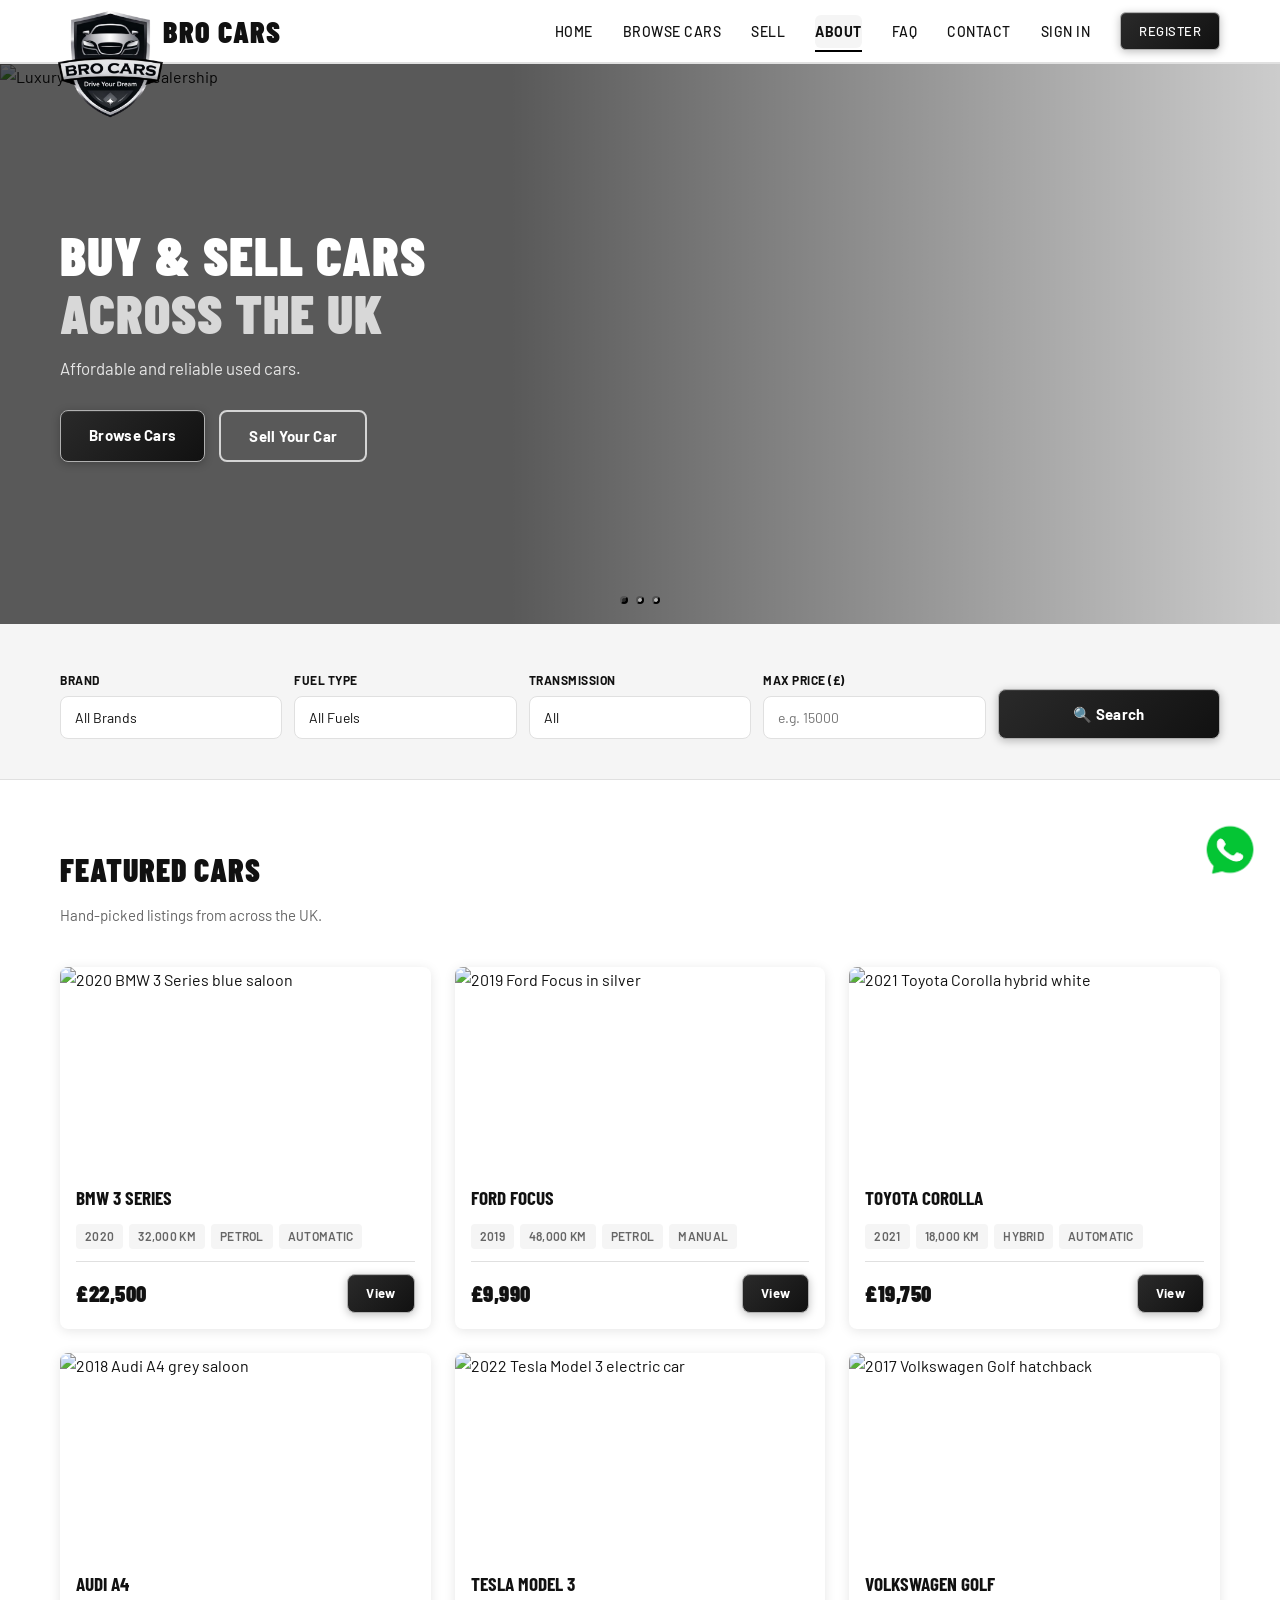
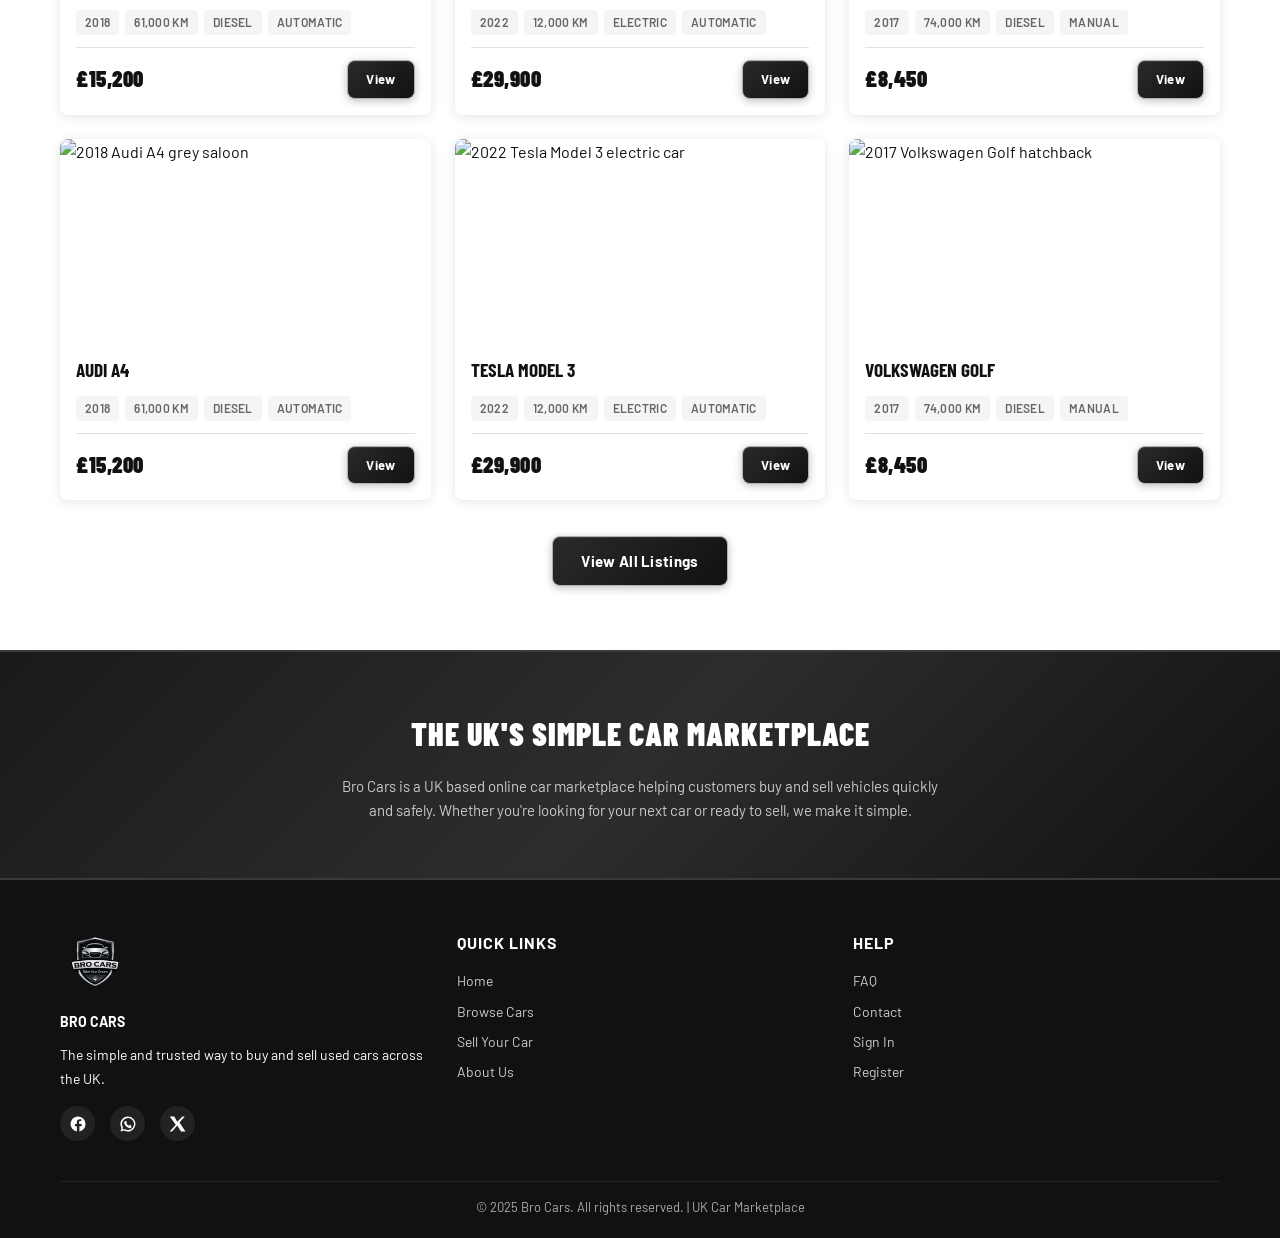
==== commit fe290962: "Update about.html" ====
--- a/about.html
+++ b/about.html
@@ -43,10 +43,10 @@
       <span></span><span></span><span></span>
     </button>
     <ul class="nav-links" id="navLinks" role="list">
-      <li><a href="index.html"class="active">Home</a></li>
+      <li><a href="index.html">Home</a></li>
       <li><a href="ads.html">Browse Cars</a></li>
       <li><a href="sell.html">Sell</a></li>
-      <li><a href="about.html">About</a></li>
+      <li><a href="about.html"class="active">About</a></li>
       <li><a href="faq.html">FAQ</a></li>
       <li><a href="contact.html">Contact</a></li>
       <li><a href="signin.html">Sign In</a></li>
@@ -407,3 +407,4 @@
 <script src="script.js"></script>
 </body>
 </html>
+
--- a/style.css
+++ b/style.css
@@ -1092,7 +1092,7 @@
   width: 60px;
   height: 60px;
   border-radius: 50%;
-  box-shadow: 0 4px 10px rgba(0,0,0,0.3);
+  
   transition: transform 0.3s ease;
 }
 
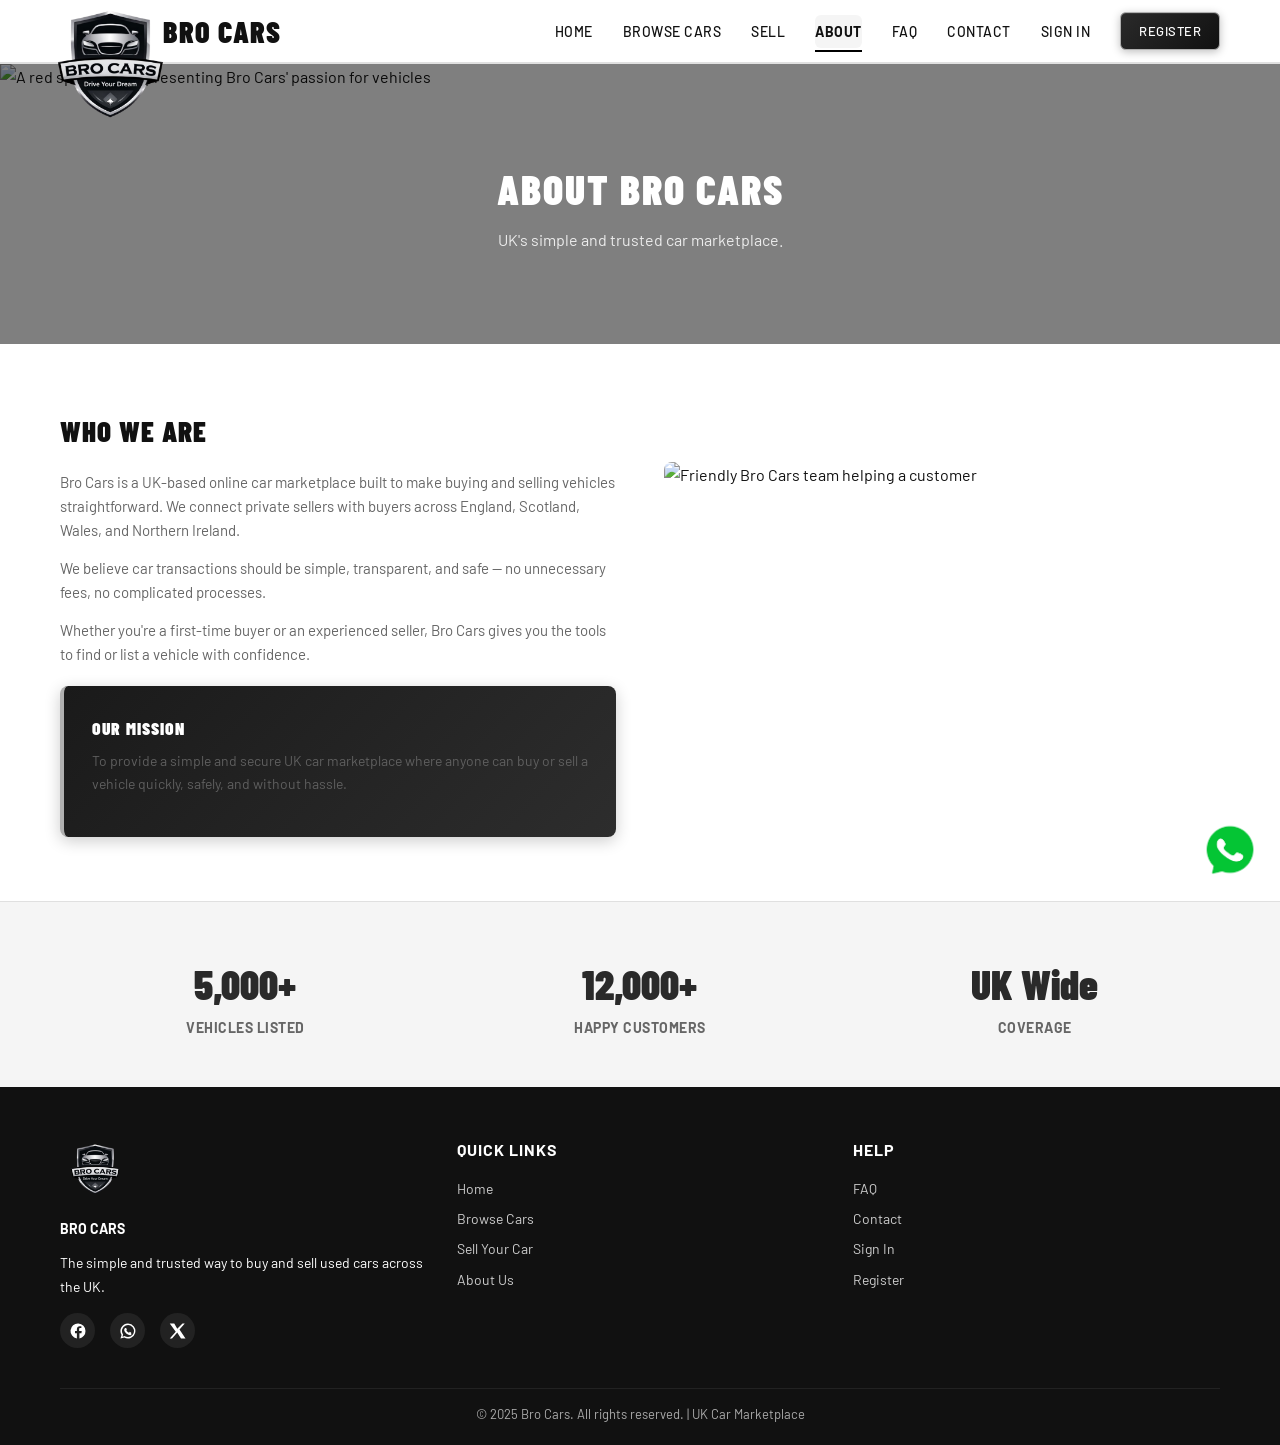
==== commit d175fa19: "Update about.html" ====
--- a/about.html
+++ b/about.html
@@ -25,7 +25,7 @@
   <meta name="twitter:description" content="Trusted UK car marketplace to buy and sell used cars easily." />
 
   <!-- Favicon -->
-<link rel="icon" type="image/png" href="favicon.png">
+  <link rel="icon" type="image/png" href="favicon.png">
 
   <!-- Styles -->
   <link rel="stylesheet" href="style.css" />
@@ -35,7 +35,7 @@
 <!-- NAVBAR -->
 <nav class="navbar" role="navigation" aria-label="Main navigation">
   <div class="nav-inner">
-   <a href="index.html" class="nav-logo" aria-label="Bro Cars Home">
+   <a href="index.html" class="nav-logo" aria-label="Bro Cars Home" >
   <img src="logo.png" alt="Bro Cars UK Car Sales Logo" style="height: 150px; width: auto; margin-top: 32%; margin-left: -10%;">
   <span class="logo-text" style="margin-left: -30px; font-size: 30px;">BRO <span class="highlight" style="font-size: 30px;">CARS</span></span>
 </a>
@@ -55,291 +55,58 @@
   </div>
 </nav>
 
-<!-- HERO SLIDESHOW -->
-<section class="hero" aria-label="Hero slideshow">
-  <div class="slide active">
-    <img src="https://images.unsplash.com/photo-1492144534655-ae79c964c9d7?w=1400&q=75&auto=format&fit=crop" alt="Luxury car at a UK dealership" loading="eager" />
+<!-- PAGE COVER -->
+<div class="page-cover">
+  <img src="https://images.unsplash.com/photo-1503376780353-7e6692767b70?w=1400&q=70&auto=format&fit=crop" alt="A red sports car representing Bro Cars' passion for vehicles" loading="eager" />
+  <div class="page-cover-content">
+    <h1>About Bro Cars</h1>
+    <p>UK's simple and trusted car marketplace.</p>
   </div>
-  <div class="slide">
-    <img src="https://w0.peakpx.com/wallpaper/698/296/HD-wallpaper-car-night-city.jpg" alt="Row of used cars for sale in the UK" loading="lazy" />
-  </div>
-  <div class="slide">
-    <img src="https://images.unsplash.com/photo-1503376780353-7e6692767b70?w=1400&q=75&auto=format&fit=crop" alt="Sports car on a UK road" loading="lazy" />
-  </div>
+</div>
 
-  <div class="hero-content">
-    <h1>Buy &amp; Sell Cars<br /><span>Across the UK</span></h1>
-    <p>Affordable and reliable used cars.</p>
-    <div class="hero-buttons">
-      <a href="ads.html" class="btn btn-red">Browse Cars</a>
-      <a href="sell.html" class="btn btn-outline">Sell Your Car</a>
-    </div>
-  </div>
+<!-- ABOUT CONTENT -->
+<section class="section">
+  <div class="container">
+    <div class="about-content">
+      <div class="about-text">
+        <h2>Who We Are</h2>
+        <p>Bro Cars is a UK-based online car marketplace built to make buying and selling vehicles straightforward. We connect private sellers with buyers across England, Scotland, Wales, and Northern Ireland.</p>
+        <p>We believe car transactions should be simple, transparent, and safe — no unnecessary fees, no complicated processes.</p>
+        <p>Whether you're a first-time buyer or an experienced seller, Bro Cars gives you the tools to find or list a vehicle with confidence.</p>
 
-  <div class="slide-dots" aria-label="Slideshow navigation">
-    <button class="dot active" aria-label="Slide 1"></button>
-    <button class="dot" aria-label="Slide 2"></button>
-    <button class="dot" aria-label="Slide 3"></button>
-  </div>
-</section>
-
-<!-- SEARCH SECTION -->
-<section class="search-section" aria-label="Search cars">
-  <div class="container">
-    <div class="search-grid">
-      <div class="search-field">
-        <label for="sBrand">Brand</label>
-        <select id="sBrand">
-          <option value="">All Brands</option>
-          <option>BMW</option>
-          <option>Audi</option>
-          <option>Mercedes</option>
-          <option>Ford</option>
-          <option>Toyota</option>
-          <option>Honda</option>
-          <option>Volkswagen</option>
-          <option>Nissan</option>
-        </select>
+        <div class="mission-box">
+          <h3>Our Mission</h3>
+          <p>To provide a simple and secure UK car marketplace where anyone can buy or sell a vehicle quickly, safely, and without hassle.</p>
+        </div>
       </div>
-      <div class="search-field">
-        <label for="sFuel">Fuel Type</label>
-        <select id="sFuel">
-          <option value="">All Fuels</option>
-          <option>Petrol</option>
-          <option>Diesel</option>
-          <option>Hybrid</option>
-          <option>Electric</option>
-        </select>
-      </div>
-      <div class="search-field">
-        <label for="sTrans">Transmission</label>
-        <select id="sTrans">
-          <option value="">All</option>
-          <option>Manual</option>
-          <option>Automatic</option>
-        </select>
-      </div>
-      <div class="search-field">
-        <label for="sPrice">Max Price (£)</label>
-        <input id="sPrice" type="number" placeholder="e.g. 15000" min="0" />
-      </div>
-      <div class="search-field">
-        <label>&nbsp;</label>
-        <a href="ads.html" class="btn btn-red" style="display:flex;align-items:center;justify-content:center;gap:6px">
-          🔍 Search
-        </a>
+      <div class="about-img">
+        <img src="https://images.unsplash.com/photo-1580273916550-e323be2ae537?w=800&q=75&auto=format&fit=crop" alt="Friendly Bro Cars team helping a customer" loading="lazy" />
       </div>
     </div>
   </div>
 </section>
 
-<!-- FEATURED CARS -->
-<section class="section" aria-labelledby="featured-title">
+<!-- STATS STRIP -->
+<div style="background:var(--gray-light);padding:48px 0;border-top:1px solid var(--gray)">
   <div class="container">
-    <h2 class="section-title" id="featured-title">Featured Cars</h2>
-    <p class="section-sub">Hand-picked listings from across the UK.</p>
-
-    <div class="cars-grid">
-
-      <!-- Card 1 -->
-      <article class="car-card">
-        <div class="car-card-img">
-          <img src="https://images.unsplash.com/photo-1555215695-3004980ad54e?w=600&q=70&auto=format&fit=crop" alt="2020 BMW 3 Series blue saloon" loading="lazy" />
-        </div>
-        <div class="car-card-body">
-          <h3>BMW 3 Series</h3>
-          <div class="car-meta">
-            <span>2020</span>
-            <span>32,000 km</span>
-            <span>Petrol</span>
-            <span>Automatic</span>
-          </div>
-          <div class="car-card-footer">
-            <span class="car-price">£22,500</span>
-            <a href="ads.html" class="btn btn-red" style="padding:8px 18px;font-size:13px">View</a>
-          </div>
-        </div>
-      </article>
-
-      <!-- Card 2 -->
-      <article class="car-card">
-        <div class="car-card-img">
-          <img src="https://images.unsplash.com/photo-1606664515524-ed2f786a0bd6?w=600&q=70&auto=format&fit=crop" alt="2019 Ford Focus in silver" loading="lazy" />
-        </div>
-        <div class="car-card-body">
-          <h3>Ford Focus</h3>
-          <div class="car-meta">
-            <span>2019</span>
-            <span>48,000 km</span>
-            <span>Petrol</span>
-            <span>Manual</span>
-          </div>
-          <div class="car-card-footer">
-            <span class="car-price">£9,990</span>
-            <a href="ads.html" class="btn btn-red" style="padding:8px 18px;font-size:13px">View</a>
-          </div>
-        </div>
-      </article>
-
-      <!-- Card 3 -->
-      <article class="car-card">
-        <div class="car-card-img">
-          <img src="https://images.unsplash.com/photo-1617788138017-80ad40651399?w=600&q=70&auto=format&fit=crop" alt="2021 Toyota Corolla hybrid white" loading="lazy" />
-        </div>
-        <div class="car-card-body">
-          <h3>Toyota Corolla</h3>
-          <div class="car-meta">
-            <span>2021</span>
-            <span>18,000 km</span>
-            <span>Hybrid</span>
-            <span>Automatic</span>
-          </div>
-          <div class="car-card-footer">
-            <span class="car-price">£19,750</span>
-            <a href="ads.html" class="btn btn-red" style="padding:8px 18px;font-size:13px">View</a>
-          </div>
-        </div>
-      </article>
-
-      <!-- Card 4 -->
-      <article class="car-card">
-        <div class="car-card-img">
-          <img src="https://images.unsplash.com/photo-1549317661-bd32c8ce0db2?w=600&q=70&auto=format&fit=crop" alt="2018 Audi A4 grey saloon" loading="lazy" />
-        </div>
-        <div class="car-card-body">
-          <h3>Audi A4</h3>
-          <div class="car-meta">
-            <span>2018</span>
-            <span>61,000 km</span>
-            <span>Diesel</span>
-            <span>Automatic</span>
-          </div>
-          <div class="car-card-footer">
-            <span class="car-price">£15,200</span>
-            <a href="ads.html" class="btn btn-red" style="padding:8px 18px;font-size:13px">View</a>
-          </div>
-        </div>
-      </article>
-
-      <!-- Card 5 -->
-      <article class="car-card">
-        <div class="car-card-img">
-          <img src="https://images.unsplash.com/photo-1494976388531-d1058494cdd8?w=600&q=70&auto=format&fit=crop" alt="2022 Tesla Model 3 electric car" loading="lazy" />
-        </div>
-        <div class="car-card-body">
-          <h3>Tesla Model 3</h3>
-          <div class="car-meta">
-            <span>2022</span>
-            <span>12,000 km</span>
-            <span>Electric</span>
-            <span>Automatic</span>
-          </div>
-          <div class="car-card-footer">
-            <span class="car-price">£29,900</span>
-            <a href="ads.html" class="btn btn-red" style="padding:8px 18px;font-size:13px">View</a>
-          </div>
-        </div>
-      </article>
-
-      <!-- Card 6 -->
-      <article class="car-card">
-        <div class="car-card-img">
-          <img src="https://images.unsplash.com/photo-1627483262268-9c2b5b2834b5?w=600&q=70&auto=format&fit=crop" alt="2017 Volkswagen Golf hatchback" loading="lazy" />
-        </div>
-        <div class="car-card-body">
-          <h3>Volkswagen Golf</h3>
-          <div class="car-meta">
-            <span>2017</span>
-            <span>74,000 km</span>
-            <span>Diesel</span>
-            <span>Manual</span>
-          </div>
-          <div class="car-card-footer">
-            <span class="car-price">£8,450</span>
-            <a href="ads.html" class="btn btn-red" style="padding:8px 18px;font-size:13px">View</a>
-          </div>
-        </div>
-      </article>
-
-      <!-- Card 4 -->
-      <article class="car-card">
-        <div class="car-card-img">
-          <img src="https://images.unsplash.com/photo-1549317661-bd32c8ce0db2?w=600&q=70&auto=format&fit=crop" alt="2018 Audi A4 grey saloon" loading="lazy" />
-        </div>
-        <div class="car-card-body">
-          <h3>Audi A4</h3>
-          <div class="car-meta">
-            <span>2018</span>
-            <span>61,000 km</span>
-            <span>Diesel</span>
-            <span>Automatic</span>
-          </div>
-          <div class="car-card-footer">
-            <span class="car-price">£15,200</span>
-            <a href="ads.html" class="btn btn-red" style="padding:8px 18px;font-size:13px">View</a>
-          </div>
-        </div>
-      </article>
-
-      <!-- Card 5 -->
-      <article class="car-card">
-        <div class="car-card-img">
-          <img src="https://images.unsplash.com/photo-1494976388531-d1058494cdd8?w=600&q=70&auto=format&fit=crop" alt="2022 Tesla Model 3 electric car" loading="lazy" />
-        </div>
-        <div class="car-card-body">
-          <h3>Tesla Model 3</h3>
-          <div class="car-meta">
-            <span>2022</span>
-            <span>12,000 km</span>
-            <span>Electric</span>
-            <span>Automatic</span>
-          </div>
-          <div class="car-card-footer">
-            <span class="car-price">£29,900</span>
-            <a href="ads.html" class="btn btn-red" style="padding:8px 18px;font-size:13px">View</a>
-          </div>
-        </div>
-      </article>
-
-      <!-- Card 6 -->
-      <article class="car-card">
-        <div class="car-card-img">
-          <img src="https://images.unsplash.com/photo-1627483262268-9c2b5b2834b5?w=600&q=70&auto=format&fit=crop" alt="2017 Volkswagen Golf hatchback" loading="lazy" />
-        </div>
-        <div class="car-card-body">
-          <h3>Volkswagen Golf</h3>
-          <div class="car-meta">
-            <span>2017</span>
-            <span>74,000 km</span>
-            <span>Diesel</span>
-            <span>Manual</span>
-          </div>
-          <div class="car-card-footer">
-            <span class="car-price">£8,450</span>
-            <a href="ads.html" class="btn btn-red" style="padding:8px 18px;font-size:13px">View</a>
-          </div>
-        </div>
-      </article>
-
-    </div>
-
-    <div style="text-align:center;margin-top:36px">
-      <a href="ads.html" class="btn btn-red">View All Listings</a>
+    <div style="display:grid;grid-template-columns:repeat(3,1fr);gap:24px;text-align:center">
+      <div>
+        <div style="font-family:'Barlow Condensed',sans-serif;font-size:2.6rem;font-weight:900;color:var(--red)">5,000+</div>
+        <div style="font-size:14px;color:var(--gray-text);text-transform:uppercase;font-weight:700;letter-spacing:0.5px">Vehicles Listed</div>
+      </div>
+      <div>
+        <div style="font-family:'Barlow Condensed',sans-serif;font-size:2.6rem;font-weight:900;color:var(--red)">12,000+</div>
+        <div style="font-size:14px;color:var(--gray-text);text-transform:uppercase;font-weight:700;letter-spacing:0.5px">Happy Customers</div>
+      </div>
+      <div>
+        <div style="font-family:'Barlow Condensed',sans-serif;font-size:2.6rem;font-weight:900;color:var(--red)">UK Wide</div>
+        <div style="font-size:14px;color:var(--gray-text);text-transform:uppercase;font-weight:700;letter-spacing:0.5px">Coverage</div>
+      </div>
     </div>
   </div>
-</section>
-
-<!-- INTRO -->
-<section class="intro-section" aria-label="About Bro Cars">
-  <div class="container">
-    <h2>The UK's Simple Car Marketplace</h2>
-    <p>Bro Cars is a UK based online car marketplace helping customers buy and sell vehicles quickly and safely. Whether you're looking for your next car or ready to sell, we make it simple.</p>
-  </div>
-</section>
+</div>
 
 <!-- FOOTER -->
-<footer class="footer">
-
   <a href="https://wa.me/+94769988123" 
    class="whatsapp-float" 
    target="_blank" 
@@ -347,6 +114,8 @@
    <img src="whatsappicon.png" 
         alt="WhatsApp Chat">
 </a>
+
+<footer class="footer">
   <div class="container">
     <div class="footer-grid">
 
@@ -404,7 +173,7 @@
   </div>
 </footer>
 
+
 <script src="script.js"></script>
 </body>
 </html>
-
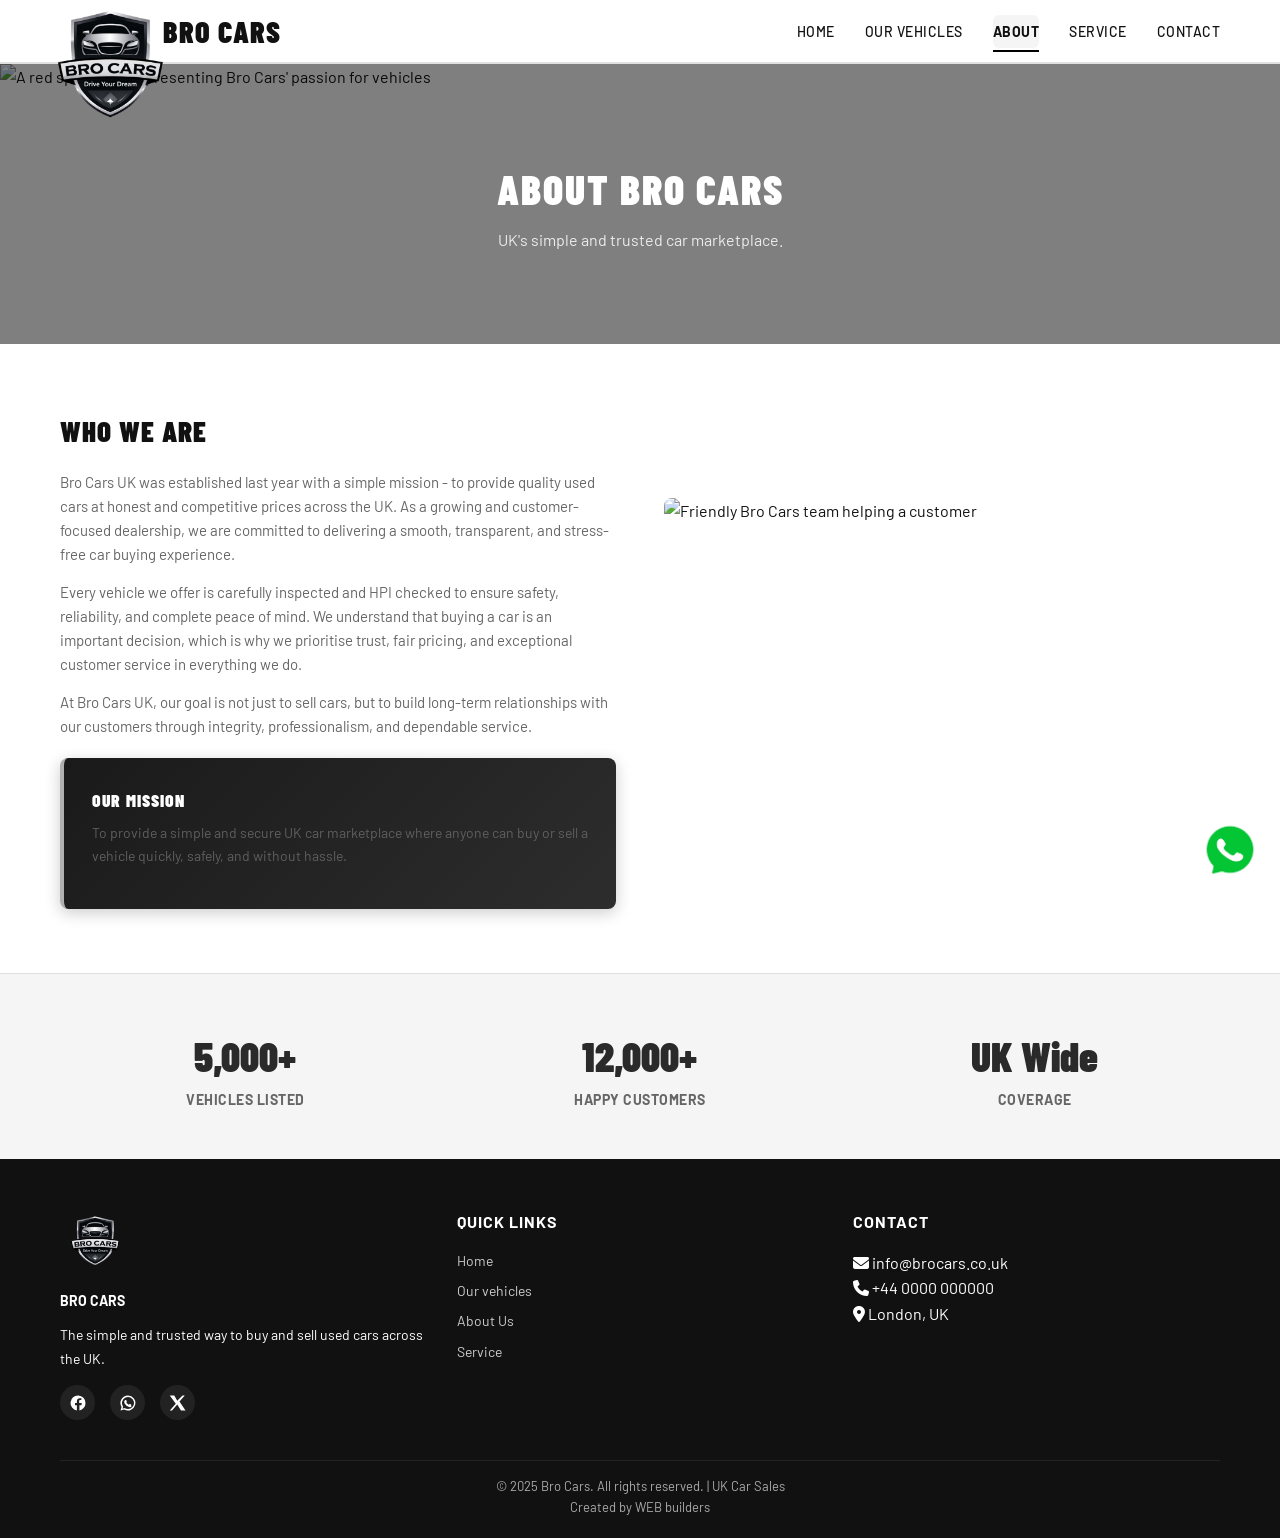
==== commit 38698ec5: "Update about.html" ====
--- a/about.html
+++ b/about.html
@@ -1,11 +1,13 @@
 <!DOCTYPE html>
 <html lang="en">
 <head>
+  <link rel="stylesheet" href="mobile.css" />
+  <link rel="stylesheet" href="https://cdnjs.cloudflare.com/ajax/libs/font-awesome/6.5.0/css/all.min.css">
   <meta charset="UTF-8" />
   <meta name="viewport" content="width=device-width, initial-scale=1.0" />
 
   <!-- Primary SEO -->
-  <title>About Bro Cars | Trusted UK Car Sales Marketplace</title>
+  <title>Bro Cars</title>
   <meta name="description" content="Learn about Bro Cars, a trusted UK car sales marketplace helping customers buy and sell used cars quickly and securely across the United Kingdom." />
   <meta name="keywords" content="UK car sales, buy cars UK, sell cars UK, used cars UK, car marketplace UK, Bro Cars UK" />
   <meta name="author" content="Bro Cars UK" />
@@ -44,20 +46,21 @@
     </button>
     <ul class="nav-links" id="navLinks" role="list">
       <li><a href="index.html">Home</a></li>
-      <li><a href="ads.html">Browse Cars</a></li>
-      <li><a href="sell.html">Sell</a></li>
+      <li><a href="vehicles.html">Our vehicles</a></li>
+      <!-- <li><a href="sell.html">Sell</a></li> -->
       <li><a href="about.html"class="active">About</a></li>
-      <li><a href="faq.html">FAQ</a></li>
+      <li><a href="Service.html">Service</a></li>
+      <!-- <li><a href="faq.html">FAQ</a></li> -->
       <li><a href="contact.html">Contact</a></li>
-      <li><a href="signin.html">Sign In</a></li>
-      <li><a href="register.html" class="btn btn-red">Register</a></li>
+      <!-- <li><a href="signin.html">Sign In</a></li> -->
+      <!-- <li><a href="register.html" class="btn btn-red">Register</a></li> -->
     </ul>
   </div>
 </nav>
 
 <!-- PAGE COVER -->
 <div class="page-cover">
-  <img src="https://images.unsplash.com/photo-1503376780353-7e6692767b70?w=1400&q=70&auto=format&fit=crop" alt="A red sports car representing Bro Cars' passion for vehicles" loading="eager" />
+  <img src="car3.jpeg" alt="A red sports car representing Bro Cars' passion for vehicles" loading="eager" />
   <div class="page-cover-content">
     <h1>About Bro Cars</h1>
     <p>UK's simple and trusted car marketplace.</p>
@@ -70,9 +73,9 @@
     <div class="about-content">
       <div class="about-text">
         <h2>Who We Are</h2>
-        <p>Bro Cars is a UK-based online car marketplace built to make buying and selling vehicles straightforward. We connect private sellers with buyers across England, Scotland, Wales, and Northern Ireland.</p>
-        <p>We believe car transactions should be simple, transparent, and safe — no unnecessary fees, no complicated processes.</p>
-        <p>Whether you're a first-time buyer or an experienced seller, Bro Cars gives you the tools to find or list a vehicle with confidence.</p>
+        <p>Bro Cars UK was established last year with a simple mission - to provide quality used cars at honest and competitive prices across the UK. As a growing and customer-focused dealership, we are committed to delivering a smooth, transparent, and stress-free car buying experience.</p>
+        <p>Every vehicle we offer is carefully inspected and HPI checked to ensure safety, reliability, and complete peace of mind. We understand that buying a car is an important decision, which is why we prioritise trust, fair pricing, and exceptional customer service in everything we do.</p>
+        <p>At Bro Cars UK, our goal is not just to sell cars, but to build long-term relationships with our customers through integrity, professionalism, and dependable service.</p>
 
         <div class="mission-box">
           <h3>Our Mission</h3>
@@ -80,7 +83,7 @@
         </div>
       </div>
       <div class="about-img">
-        <img src="https://images.unsplash.com/photo-1580273916550-e323be2ae537?w=800&q=75&auto=format&fit=crop" alt="Friendly Bro Cars team helping a customer" loading="lazy" />
+        <img src="car2 copy.png" alt="Friendly Bro Cars team helping a customer" loading="lazy" />
       </div>
     </div>
   </div>
@@ -152,24 +155,36 @@
       <div class="footer-col">
         <h4>Quick Links</h4>
         <a href="index.html">Home</a>
-        <a href="ads.html">Browse Cars</a>
-        <a href="sell.html">Sell Your Car</a>
+        <a href="vehicles.html">Our vehicles</a>
+        <!-- <a href="sell.html">Sell Your Car</a> -->
         <a href="about.html">About Us</a>
+        <a href="Service.html">Service</a>
       </div>
 
-      <div class="footer-col">
-        <h4>Help</h4>
-        <a href="faq.html">FAQ</a>
-        <a href="contact.html">Contact</a>
-        <a href="signin.html">Sign In</a>
-        <a href="register.html">Register</a>
-      </div>
+   <div class="footer-col contact">
+  <h4>Contact</h4>
+
+  <p>
+    <i class="fa-solid fa-envelope"></i>
+    info@brocars.co.uk
+  </p>
+
+  <p>
+    <i class="fa-solid fa-phone"></i>
+    +44 0000 000000
+  </p>
+
+  <p>
+    <i class="fa-solid fa-location-dot"></i>
+    London, UK
+  </p>
+</div>
 
     </div>
 
     <div class="footer-bottom">
-      <p>&copy; 2025 Bro Cars. All rights reserved. | UK Car Marketplace</p>
-    </div>
+     <p>&copy; 2025 Bro Cars. All rights reserved. | UK Car Sales</p>
+      <p>Created by WEB builders</p>
   </div>
 </footer>
 
